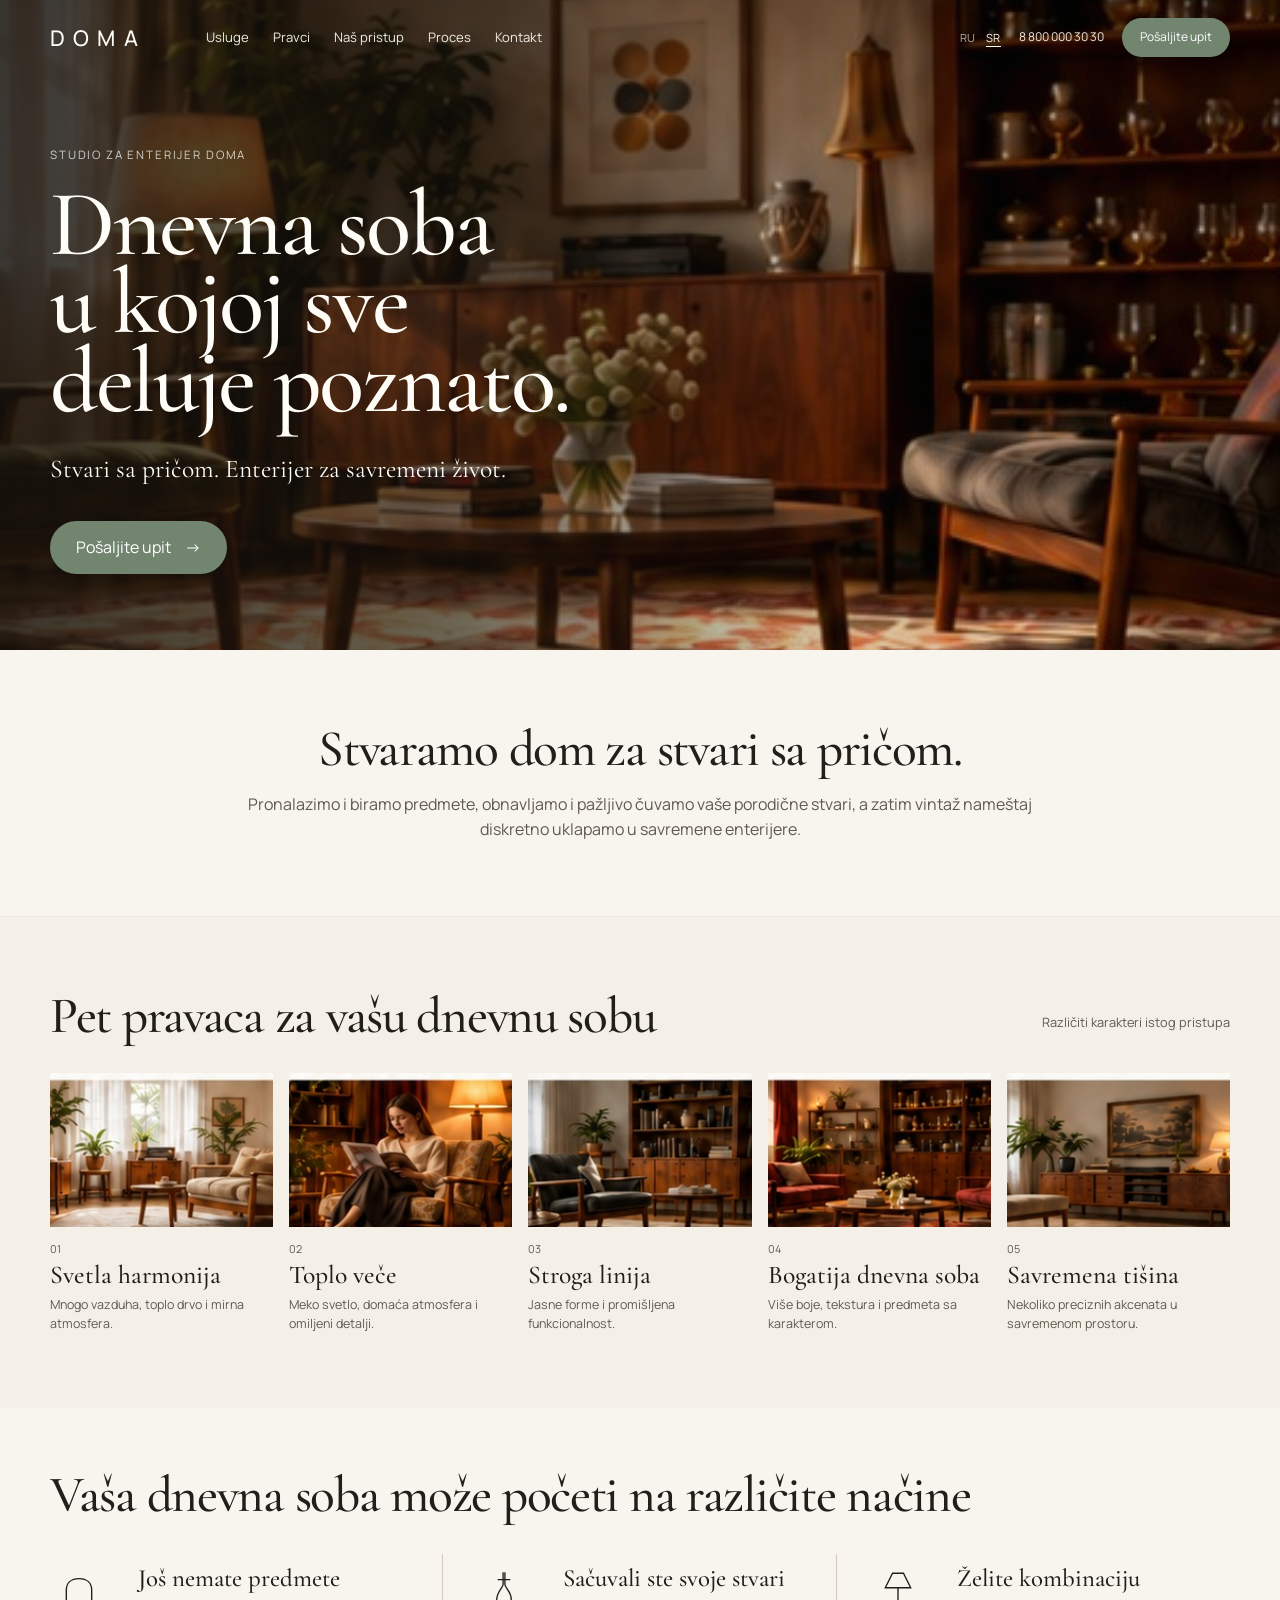
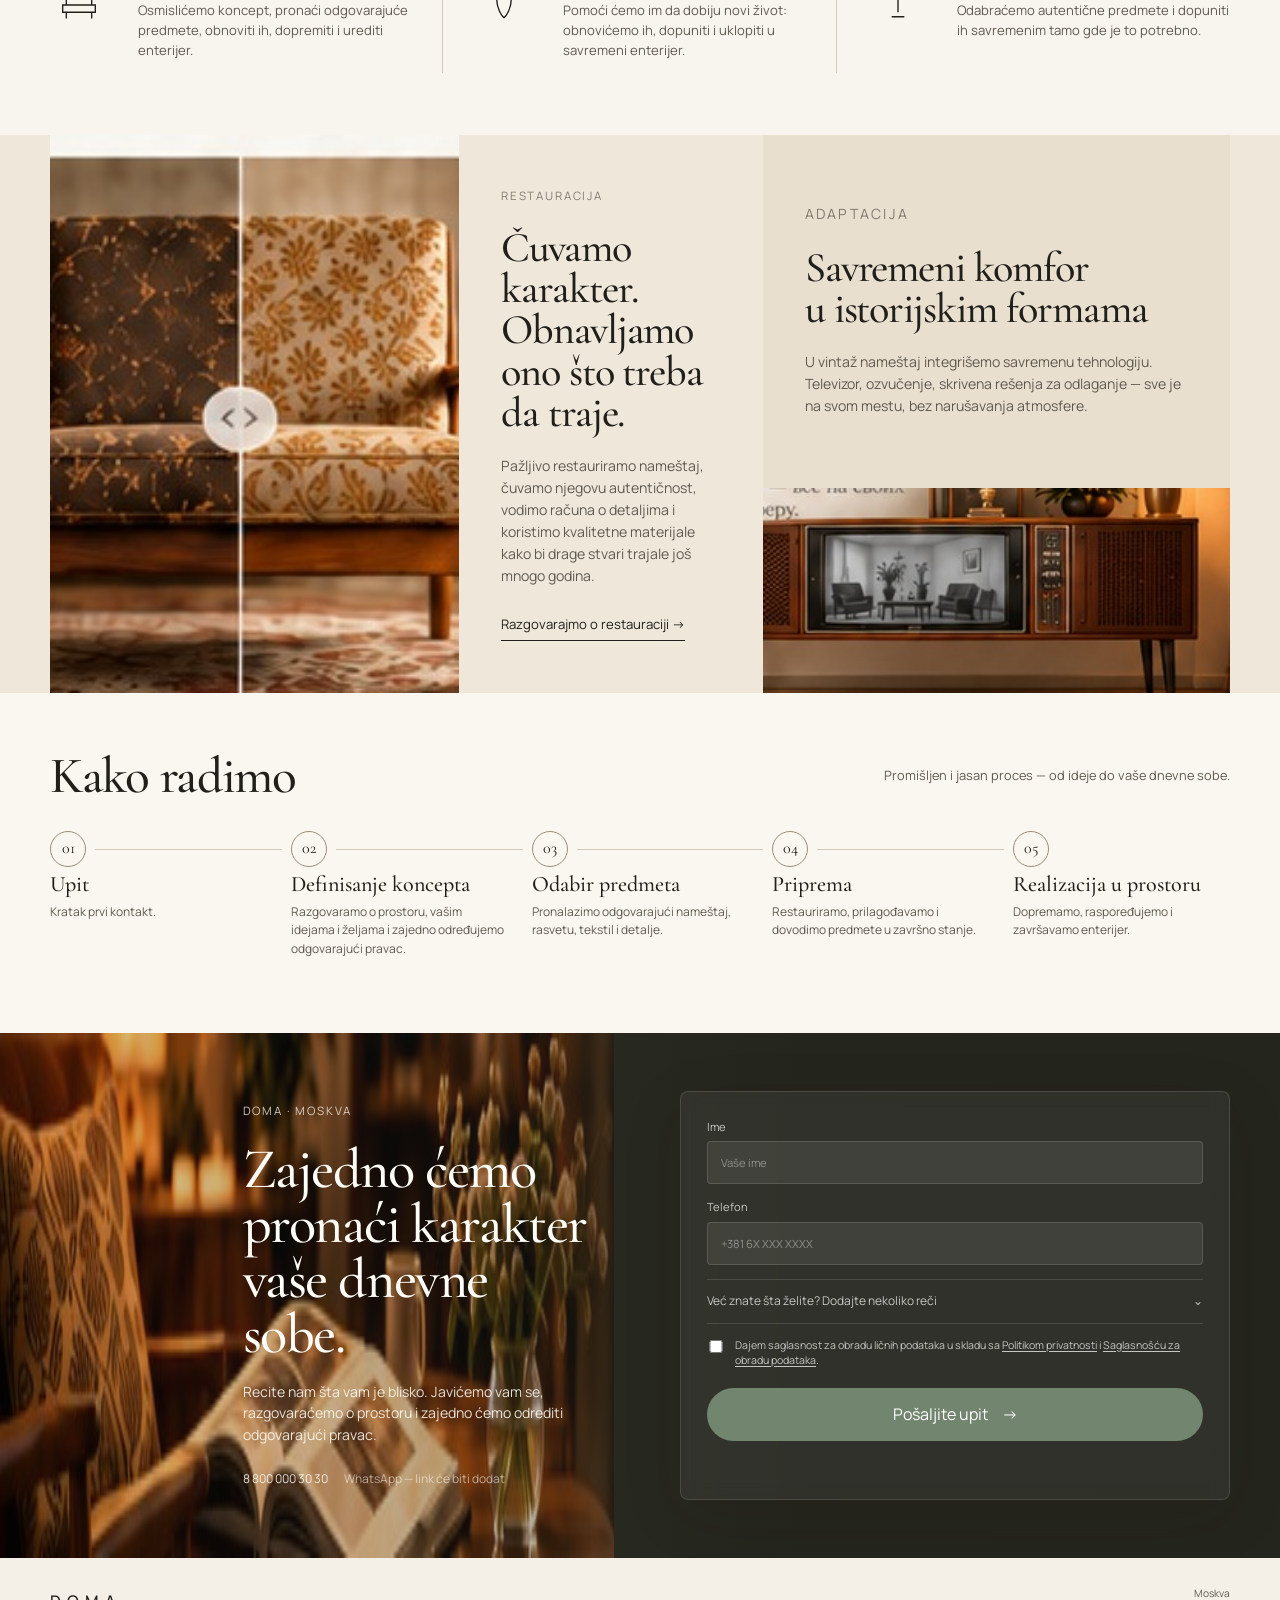
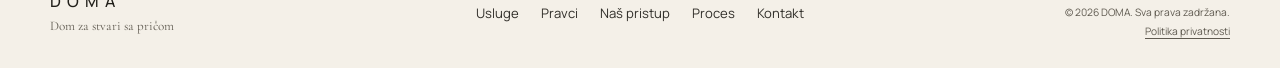
==== sr/index.html @ 8024b42d "01" ====
<!doctype html>
<html lang="sr-Latn">
<head>
  <meta charset="utf-8">
  <meta name="viewport" content="width=device-width, initial-scale=1">
  <meta name="description" content="DOMA — studio za enterijer. Dnevne sobe sa predmetima koji imaju istoriju i komforom savremenog života.">
  <meta name="theme-color" content="#2d2a20">
  <title>DOMA — stvari sa pričom, enterijer za savremeni život</title>
  <link rel="preconnect" href="https://fonts.googleapis.com">
  <link rel="preconnect" href="https://fonts.gstatic.com" crossorigin>
  <link href="https://fonts.googleapis.com/css2?family=Cormorant+Garamond:wght@400;500;600&family=Manrope:wght@400;500;600&display=swap" rel="stylesheet">
  <link rel="alternate" hreflang="ru" href="../index.html">
  <link rel="alternate" hreflang="sr-Latn" href="index.html">
  <link rel="stylesheet" href="../styles.css">
</head>
<body>
  <header class="site-header" id="top">
    <div class="container header-row">
      <a class="brand" href="#top" aria-label="DOMA — početna">DOMA</a>
      <button class="menu-toggle" type="button" aria-expanded="false" aria-controls="main-nav" aria-label="Otvori meni">
        <span></span><span></span>
      </button>
      <nav class="main-nav" id="main-nav" aria-label="Glavna navigacija">
        <a href="#services">Usluge</a>
        <a href="#directions">Pravci</a>
        <a href="#approach">Naš pristup</a>
        <a href="#process">Proces</a>
        <a href="#contacts">Kontakt</a>
      </nav>
      <div class="header-meta">
        <div class="language-switch" aria-label="Jezici">
          <a href="../index.html" lang="ru">RU</a>
          <a class="active" href="index.html" lang="sr-Latn" aria-current="page">SR</a>
        </div>
        <span class="header-phone">8 800 000 30 30</span>
        <a class="button button-small" href="#contacts">Pošaljite upit</a>
      </div>
    </div>
  </header>

  <main>
    <section class="hero" aria-labelledby="hero-title">
      <div class="hero-media" role="img" aria-label="Topla dnevna soba sa drvenim nameštajem, foteljama i mekim svetlom"></div>
      <div class="hero-shade"></div>
      <div class="container hero-content">
        <p class="eyebrow">Studio za enterijer DOMA</p>
        <h1 id="hero-title">Dnevna soba<br>u kojoj sve<br>deluje poznato.</h1>
        <p class="hero-lead">Stvari sa pričom. Enterijer za savremeni život.</p>
        <a class="button" href="#contacts">Pošaljite upit <span aria-hidden="true">→</span></a>
      </div>
    </section>

    <section class="intro section" id="approach">
      <div class="container intro-inner">
        <h2>Stvaramo dom za stvari sa pričom.</h2>
        <p>Pronalazimo i biramo predmete, obnavljamo i pažljivo čuvamo vaše porodične stvari, a zatim vintaž nameštaj diskretno uklapamo u savremene enterijere.</p>
      </div>
    </section>

    <section class="section directions" id="directions">
      <div class="container">
        <div class="section-heading-row">
          <h2>Pet pravaca za vašu dnevnu sobu</h2>
          <span class="quiet-link">Različiti karakteri istog pristupa</span>
        </div>

        <div class="direction-grid" role="list">
          <article class="direction-card" role="listitem">
            <img src="../assets/direction-1.jpg" alt="Svetla dnevna soba sa drvenim nameštajem i mirnom paletom" loading="lazy">
            <div class="direction-number">01</div>
            <h3>Svetla harmonija</h3>
            <p>Mnogo vazduha, toplo drvo i mirna atmosfera.</p>
          </article>
          <article class="direction-card" role="listitem">
            <img src="../assets/direction-2.jpg" alt="Žena čita časopis u fotelji uz toplo svetlo podne lampe" loading="lazy">
            <div class="direction-number">02</div>
            <h3>Toplo veče</h3>
            <p>Meko svetlo, domaća atmosfera i omiljeni detalji.</p>
          </article>
          <article class="direction-card" role="listitem">
            <img src="../assets/direction-3.jpg" alt="Stroga dnevna soba sa svedenim drvenim nameštajem" loading="lazy">
            <div class="direction-number">03</div>
            <h3>Stroga linija</h3>
            <p>Jasne forme i promišljena funkcionalnost.</p>
          </article>
          <article class="direction-card" role="listitem">
            <img src="../assets/direction-4.jpg" alt="Bogata dnevna soba sa vitrinom, tepihom i toplim svetlom" loading="lazy">
            <div class="direction-number">04</div>
            <h3>Bogatija dnevna soba</h3>
            <p>Više boje, tekstura i predmeta sa karakterom.</p>
          </article>
          <article class="direction-card" role="listitem">
            <img src="../assets/direction-5.jpg" alt="Savremena mirna dnevna soba sa nekoliko vintaž akcenata" loading="lazy">
            <div class="direction-number">05</div>
            <h3>Savremena tišina</h3>
            <p>Nekoliko preciznih akcenata u savremenom prostoru.</p>
          </article>
        </div>
      </div>
    </section>

    <section class="section services" id="services">
      <div class="container">
        <h2>Vaša dnevna soba može početi na različite načine</h2>
        <div class="service-grid">
          <article class="service-item">
            <svg viewBox="0 0 64 64" aria-hidden="true"><path d="M18 43V27c0-8 5-13 14-13s14 5 14 13v16M14 43h36v8H14zM18 51v7M46 51v7"/></svg>
            <div><h3>Još nemate predmete</h3><p>Osmislićemo koncept, pronaći odgovarajuće predmete, obnoviti ih, dopremiti i urediti enterijer.</p></div>
          </article>
          <article class="service-item">
            <svg viewBox="0 0 64 64" aria-hidden="true"><path d="M31 7v13c0 4-7 8-7 17 0 9 5 18 8 20 3-2 8-11 8-20 0-9-7-13-7-17V7M25 15h14"/></svg>
            <div><h3>Sačuvali ste svoje stvari</h3><p>Pomoći ćemo im da dobiju novi život: obnovićemo ih, dopuniti i uklopiti u savremeni enterijer.</p></div>
          </article>
          <article class="service-item">
            <svg viewBox="0 0 64 64" aria-hidden="true"><path d="M18 24h28L38 8H26zM32 24v27M25 56h14"/></svg>
            <div><h3>Želite kombinaciju</h3><p>Odabraćemo autentične predmete i dopuniti ih savremenim tamo gde je to potrebno.</p></div>
          </article>
        </div>
      </div>
    </section>

    <section class="craft-section">
      <div class="container craft-grid">
        <div class="restoration-visual">
          <img src="../assets/restoration.jpg" alt="Fotelja pre i posle restauracije" loading="lazy">
        </div>
        <div class="craft-copy">
          <p class="eyebrow dark">Restauracija</p>
          <h2>Čuvamo karakter.<br>Obnavljamo ono što treba da traje.</h2>
          <p>Pažljivo restauriramo nameštaj, čuvamo njegovu autentičnost, vodimo računa o detaljima i koristimo kvalitetne materijale kako bi drage stvari trajale još mnogo godina.</p>
          <a class="text-button" href="#contacts">Razgovarajmo o restauraciji <span aria-hidden="true">→</span></a>
        </div>
        <div class="technology-card">
          <div class="technology-copy">
            <p class="eyebrow dark">Adaptacija</p>
            <h2>Savremeni komfor<br>u istorijskim formama</h2>
            <p>U vintaž nameštaj integrišemo savremenu tehnologiju. Televizor, ozvučenje, skrivena rešenja za odlaganje — sve je na svom mestu, bez narušavanja atmosfere.</p>
          </div>
          <img src="../assets/tv.jpg" alt="Televizor u drvenom kućištu u stilu sedamdesetih, na visokim nogama" loading="lazy">
        </div>
      </div>
    </section>

    <section class="section process" id="process">
      <div class="container">
        <div class="section-heading-row process-heading">
          <h2>Kako radimo</h2>
          <p>Promišljen i jasan proces — od ideje do vaše dnevne sobe.</p>
        </div>
        <ol class="process-list">
          <li><span>01</span><h3>Upit</h3><p>Kratak prvi kontakt.</p></li>
          <li><span>02</span><h3>Definisanje koncepta</h3><p>Razgovaramo o prostoru, vašim idejama i željama i zajedno određujemo odgovarajući pravac.</p></li>
          <li><span>03</span><h3>Odabir predmeta</h3><p>Pronalazimo odgovarajući nameštaj, rasvetu, tekstil i detalje.</p></li>
          <li><span>04</span><h3>Priprema</h3><p>Restauriramo, prilagođavamo i dovodimo predmete u završno stanje.</p></li>
          <li><span>05</span><h3>Realizacija u prostoru</h3><p>Dopremamo, raspoređujemo i završavamo enterijer.</p></li>
        </ol>
      </div>
    </section>

    <section class="contact-section" id="contacts">
      <div class="contact-media" aria-hidden="true"></div>
      <div class="contact-shade" aria-hidden="true"></div>
      <div class="container contact-grid">
        <div class="contact-copy">
          <p class="eyebrow">DOMA · Moskva</p>
          <h2>Zajedno ćemo pronaći karakter<br>vaše dnevne sobe.</h2>
          <p>Recite nam šta vam je blisko. Javićemo vam se, razgovaraćemo o prostoru i zajedno ćemo odrediti odgovarajući pravac.</p>
          <div class="contact-notes">
            <span>8 800 000 30 30</span>
            <span class="muted-contact">WhatsApp — link će biti dodat</span>
          </div>
        </div>

        <form class="lead-form" id="lead-form" action="https://formsubmit.co/d2359011@gmail.com" method="POST" novalidate>
          <input type="hidden" name="_subject" value="Novi upit sa sajta DOMA (SR)">
          <input type="hidden" name="_template" value="table">
          <input type="text" name="_honey" class="honey" tabindex="-1" autocomplete="off" aria-hidden="true">

          <label>Ime
            <input type="text" name="name" autocomplete="name" required placeholder="Vaše ime">
          </label>
          <label>Telefon
            <input type="tel" name="phone" autocomplete="tel" inputmode="tel" required placeholder="+381 6X XXX XXXX">
          </label>

          <button class="optional-toggle" type="button" aria-expanded="false" aria-controls="optional-message">
            Već znate šta želite? Dodajte nekoliko reči <span aria-hidden="true">⌄</span>
          </button>
          <div class="optional-message" id="optional-message" hidden>
            <label>Komentar <span class="optional">nije obavezno</span>
              <textarea name="message" rows="4" placeholder="Na primer, koje stvari već imate ili kakvu atmosferu zamišljate"></textarea>
            </label>
          </div>

          <label class="consent-row">
            <input type="checkbox" name="consent" value="yes" required>
            <span>Dajem saglasnost za obradu ličnih podataka u skladu sa <a href="privacy.html" target="_blank" rel="noopener">Politikom privatnosti</a> i <a href="consent.html" target="_blank" rel="noopener">Saglasnošću za obradu podataka</a>.</span>
          </label>

          <button class="button form-submit" type="submit">Pošaljite upit <span aria-hidden="true">→</span></button>
          <p class="form-status" id="form-status" role="status" aria-live="polite"></p>
        </form>
      </div>
    </section>
  </main>

  <footer class="footer">
    <div class="container footer-row">
      <div>
        <div class="brand footer-brand">DOMA</div>
        <div class="footer-tagline">Dom za stvari sa pričom</div>
      </div>
      <nav class="footer-nav" aria-label="Navigacija u podnožju">
        <a href="#services">Usluge</a>
        <a href="#directions">Pravci</a>
        <a href="#approach">Naš pristup</a>
        <a href="#process">Proces</a>
        <a href="#contacts">Kontakt</a>
      </nav>
      <div class="footer-legal">
        <span>Moskva</span>
        <span>© 2026 DOMA. Sva prava zadržana.</span>
        <a href="privacy.html">Politika privatnosti</a>
      </div>
    </div>
  </footer>

  <script src="../script.js"></script>
</body>
</html>
---- styles.css ----
:root {
  --ink: #211f1a;
  --soft-ink: #5f5a50;
  --paper: #f4f0e8;
  --paper-2: #ece5d8;
  --line: #d5cab9;
  --green: #71856f;
  --green-dark: #566a55;
  --dark: #2c2b21;
  --white: #fffdf7;
  --serif: "Cormorant Garamond", Georgia, serif;
  --sans: "Manrope", Arial, sans-serif;
  --shadow: 0 16px 60px rgba(31, 25, 17, .12);
}

* { box-sizing: border-box; }
html { scroll-behavior: smooth; }
body {
  margin: 0;
  color: var(--ink);
  background: var(--paper);
  font-family: var(--sans);
  font-size: 16px;
  line-height: 1.55;
  -webkit-font-smoothing: antialiased;
}
img { display: block; max-width: 100%; }
a { color: inherit; }
button, input, textarea { font: inherit; }
button { color: inherit; }
.container { width: min(1180px, calc(100% - 48px)); margin-inline: auto; }
.section { padding: 74px 0; }
h1, h2, h3 { font-family: var(--serif); font-weight: 500; margin: 0; }
h2 { font-size: clamp(2.2rem, 4vw, 4.2rem); line-height: .98; letter-spacing: -.025em; }
h3 { font-size: 1.72rem; line-height: 1.04; }
p { margin: 0; }

.site-header {
  position: absolute;
  z-index: 20;
  top: 0;
  left: 0;
  right: 0;
  color: var(--white);
  padding: 18px 0;
}
.header-row { display: flex; align-items: center; gap: 26px; }
.brand {
  font-family: var(--sans);
  font-weight: 500;
  letter-spacing: .38em;
  text-decoration: none;
  font-size: 1.35rem;
  white-space: nowrap;
}
.main-nav { display: flex; gap: 24px; margin-left: 34px; }
.main-nav a, .footer-nav a { text-decoration: none; font-size: .82rem; opacity: .92; }
.main-nav a:hover, .footer-nav a:hover { opacity: .65; }
.header-meta { display: flex; align-items: center; gap: 18px; margin-left: auto; font-size: .75rem; }
.language-switch { display: flex; gap: 10px; font-size: .7rem; letter-spacing: .05em; }
.language-switch a { color: inherit; text-decoration: none; opacity: .68; }
.language-switch a:hover { opacity: 1; }
.language-switch a.active { opacity: 1; text-decoration: underline; text-underline-offset: 4px; }
.header-phone { white-space: nowrap; opacity: .92; }
.menu-toggle { display: none; }

.button {
  display: inline-flex;
  align-items: center;
  justify-content: center;
  gap: 14px;
  border: 0;
  border-radius: 999px;
  padding: 14px 26px;
  background: var(--green);
  color: #fff;
  text-decoration: none;
  cursor: pointer;
  transition: transform .2s ease, background .2s ease;
}
.button:hover { background: var(--green-dark); transform: translateY(-1px); }
.button-small { padding: 10px 18px; font-size: .75rem; }

.hero { min-height: 650px; position: relative; display: grid; align-items: center; overflow: hidden; color: var(--white); }
.hero-media {
  position: absolute; inset: 0;
  background: url("assets/hero.jpg") center center / cover no-repeat;
  transform: scale(1.035);
}
.hero-shade {
  position: absolute; inset: 0;
  background: linear-gradient(90deg, rgba(20,17,12,.84) 0%, rgba(20,17,12,.62) 36%, rgba(20,17,12,.16) 65%, rgba(20,17,12,.06) 100%);
}
.hero-content { position: relative; z-index: 1; padding-top: 70px; }
.eyebrow { font-size: .72rem; text-transform: uppercase; letter-spacing: .16em; opacity: .76; margin-bottom: 22px; }
.eyebrow.dark { color: var(--soft-ink); }
.hero h1 { font-size: clamp(3.5rem, 7.3vw, 7.1rem); line-height: .84; letter-spacing: -.025em; max-width: 760px; }
.hero-lead { font-family: var(--serif); font-size: clamp(1.15rem, 2vw, 1.6rem); margin: 28px 0 32px; }

.intro { background: #f8f5ef; border-bottom: 1px solid rgba(100,89,70,.08); }
.intro-inner { text-align: center; max-width: 970px; }
.intro h2 { font-size: clamp(2.4rem, 4vw, 4rem); }
.intro p { max-width: 850px; margin: 18px auto 0; color: var(--soft-ink); font-size: 1rem; }

.section-heading-row { display: flex; align-items: end; justify-content: space-between; gap: 30px; margin-bottom: 32px; }
.quiet-link { color: var(--soft-ink); font-size: .8rem; padding-bottom: 8px; }
.direction-grid { display: grid; grid-template-columns: repeat(5, 1fr); gap: 16px; }
.direction-card img { width: 100%; aspect-ratio: 1.45 / 1; object-fit: cover; }
.direction-number { margin-top: 14px; font-size: .68rem; color: var(--soft-ink); }
.direction-card h3 { font-size: 1.6rem; margin-top: 4px; }
.direction-card p { color: var(--soft-ink); font-size: .78rem; margin-top: 8px; line-height: 1.5; }

.services { background: #f8f5ef; padding-top: 62px; padding-bottom: 62px; }
.services h2 { margin-bottom: 34px; }
.service-grid { display: grid; grid-template-columns: repeat(3, 1fr); }
.service-item { display: grid; grid-template-columns: 68px 1fr; gap: 20px; padding: 12px 32px; border-right: 1px solid var(--line); }
.service-item:first-child { padding-left: 0; }
.service-item:last-child { border-right: 0; padding-right: 0; }
.service-item svg { width: 58px; height: 58px; fill: none; stroke: currentColor; stroke-width: 1.5; }
.service-item h3 { font-size: 1.55rem; }
.service-item p { color: var(--soft-ink); font-size: .82rem; margin-top: 8px; }

.craft-section { background: #efe7da; }
.craft-grid { display: grid; grid-template-columns: 1.05fr .78fr 1.2fr; align-items: stretch; }
.restoration-visual img { width: 100%; height: 100%; min-height: 420px; object-fit: cover; }
.craft-copy { padding: 52px 42px; display: flex; flex-direction: column; justify-content: center; }
.craft-copy h2, .technology-card h2 { font-size: clamp(2.1rem, 3.3vw, 3.35rem); }
.craft-copy > p:not(.eyebrow), .technology-card p { color: var(--soft-ink); font-size: .88rem; margin-top: 22px; }
.text-button { align-self: flex-start; margin-top: 28px; text-decoration: none; border-bottom: 1px solid var(--ink); padding-bottom: 5px; font-size: .82rem; }
.technology-card { background: #e9dfcf; position: relative; display: flex; flex-direction: column; overflow: hidden; }
.technology-copy { padding: 46px 42px 24px; position: relative; z-index: 2; }
.technology-card img { margin-top: auto; width: 100%; height: 205px; object-fit: cover; object-position: center 55%; }

.process { background: #faf7f0; padding-top: 58px; }
.process-heading { align-items: center; margin-bottom: 30px; }
.process-heading p { color: var(--soft-ink); font-size: .8rem; }
.process-list { list-style: none; padding: 0; margin: 0; display: grid; grid-template-columns: repeat(5, 1fr); gap: 24px; }
.process-list li { position: relative; padding-top: 42px; }
.process-list li::before { content: ""; position: absolute; left: 45px; right: -15px; top: 18px; height: 1px; background: var(--line); }
.process-list li:last-child::before { display: none; }
.process-list span { position: absolute; top: 0; left: 0; width: 36px; height: 36px; border: 1px solid #9b8d78; border-radius: 50%; display: grid; place-items: center; font-family: var(--serif); }
.process-list h3 { font-size: 1.38rem; }
.process-list p { font-size: .75rem; color: var(--soft-ink); margin-top: 7px; }

.contact-section { position: relative; color: var(--white); min-height: 430px; overflow: hidden; }
.contact-media { position: absolute; inset: 0; background: url("assets/cta.jpg") left center / 48% 100% no-repeat, #2b2c23; }
.contact-shade { position: absolute; inset: 0; background: linear-gradient(90deg, rgba(24,21,15,.12) 0%, rgba(36,37,29,.35) 42%, rgba(36,37,29,.97) 62%, rgba(36,37,29,1) 100%); }
.contact-grid { position: relative; z-index: 2; min-height: 430px; display: grid; grid-template-columns: 1fr 1fr; align-items: center; gap: 80px; padding-top: 58px; padding-bottom: 58px; }
.contact-copy { max-width: 540px; margin-left: 35%; }
.contact-copy h2 { font-size: clamp(2.5rem, 4.4vw, 4.6rem); }
.contact-copy > p:not(.eyebrow) { margin-top: 18px; max-width: 470px; opacity: .86; font-size: .88rem; }
.contact-notes { display: flex; flex-wrap: wrap; gap: 16px; margin-top: 24px; font-size: .75rem; opacity: .86; }
.muted-contact { opacity: .68; }

.lead-form { background: rgba(255,255,255,.06); border: 1px solid rgba(255,255,255,.12); padding: 26px; border-radius: 8px; backdrop-filter: blur(8px); box-shadow: var(--shadow); }
.lead-form label { display: block; font-size: .7rem; color: rgba(255,255,255,.72); margin-bottom: 14px; }
.lead-form input[type="text"], .lead-form input[type="tel"], .lead-form textarea {
  width: 100%; margin-top: 6px; border: 1px solid rgba(255,255,255,.13); background: rgba(255,255,255,.08); color: #fff; padding: 12px 13px; border-radius: 4px; outline: none;
}
.lead-form input:focus, .lead-form textarea:focus { border-color: rgba(255,255,255,.45); }
.lead-form ::placeholder { color: rgba(255,255,255,.42); }
.optional-toggle { width: 100%; background: transparent; color: rgba(255,255,255,.72); border: 0; border-top: 1px solid rgba(255,255,255,.12); border-bottom: 1px solid rgba(255,255,255,.12); padding: 12px 0; text-align: left; cursor: pointer; display: flex; justify-content: space-between; gap: 20px; font-size: .75rem; margin-bottom: 14px; }
.optional { opacity: .6; margin-left: 4px; }
.consent-row { display: grid !important; grid-template-columns: 18px 1fr; gap: 10px; align-items: start; line-height: 1.45; font-size: .66rem !important; }
.consent-row input { margin: 2px 0 0; }
.consent-row a { text-underline-offset: 2px; }
.form-submit { width: 100%; margin-top: 6px; }
.form-status { min-height: 20px; margin-top: 12px; font-size: .72rem; color: #e9e0cf; }
.honey { position: absolute !important; left: -9999px !important; opacity: 0 !important; }

.footer { background: #f4f0e8; padding: 28px 0; }
.footer-row { display: grid; grid-template-columns: 1fr auto 1fr; align-items: center; gap: 28px; }
.footer-brand { font-size: 1rem; }
.footer-tagline { color: var(--soft-ink); font-family: var(--serif); font-size: .82rem; margin-top: 2px; }
.footer-nav { display: flex; gap: 22px; }
.footer-legal { justify-self: end; display: flex; flex-direction: column; align-items: flex-end; gap: 3px; color: var(--soft-ink); font-size: .64rem; }
.footer-legal a { text-underline-offset: 3px; }

.legal-page { background: #f5f1e8; min-height: 100vh; }
.legal-header { padding: 26px 0; border-bottom: 1px solid var(--line); }
.legal-header .container { display: flex; justify-content: space-between; align-items: center; }
.legal-back { font-size: .8rem; text-decoration: none; }
.legal-main { padding: 60px 0 90px; }
.legal-content { max-width: 820px; }
.legal-content h1 { font-size: clamp(2.8rem, 6vw, 5rem); line-height: .95; }
.legal-content h2 { font-size: 2rem; margin: 40px 0 12px; }
.legal-content p, .legal-content li { color: var(--soft-ink); font-size: .9rem; }
.legal-content ul { padding-left: 20px; }
.legal-note { margin: 26px 0; padding: 18px 20px; background: #ebe2d3; border-left: 3px solid #8a7d68; }

@media (max-width: 1040px) {
  .main-nav { display: none; position: absolute; top: 66px; left: 24px; right: 24px; margin: 0; padding: 20px; background: rgba(30,28,23,.96); border-radius: 8px; flex-direction: column; }
  .main-nav.open { display: flex; }
  .menu-toggle { margin-left: auto; display: grid; gap: 5px; width: 36px; height: 36px; place-content: center; border: 0; background: transparent; color: inherit; }
  .menu-toggle span { display: block; width: 22px; height: 1px; background: currentColor; }
  .header-meta { margin-left: 0; }
  .header-phone { display: none; }
  .direction-grid { grid-template-columns: repeat(3, 1fr); row-gap: 32px; }
  .service-grid { grid-template-columns: 1fr; gap: 20px; }
  .service-item { border-right: 0; border-bottom: 1px solid var(--line); padding: 20px 0; }
  .craft-grid { grid-template-columns: 1fr 1fr; }
  .technology-card { grid-column: 1 / -1; display: grid; grid-template-columns: 1fr 1.1fr; }
  .technology-card img { height: 100%; min-height: 280px; }
  .process-list { grid-template-columns: repeat(3, 1fr); }
  .process-list li::before { display: none; }
  .contact-copy { margin-left: 0; }
  .footer-row { grid-template-columns: 1fr 1fr; }
  .footer-nav { display: none; }
}

@media (max-width: 720px) {
  .container { width: min(100% - 30px, 1180px); }
  .site-header { padding-top: 14px; }
  .header-meta .button-small { display: none; }
  .hero { min-height: 670px; align-items: end; }
  .hero-media { background-position: 58% center; }
  .hero-shade { background: linear-gradient(0deg, rgba(17,15,11,.92) 0%, rgba(17,15,11,.58) 58%, rgba(17,15,11,.16) 100%); }
  .hero-content { padding: 0 0 66px; }
  .hero h1 { font-size: clamp(3.15rem, 15vw, 5.3rem); }
  .section { padding: 56px 0; }
  .intro { padding: 48px 0; }
  .section-heading-row { display: block; }
  .quiet-link { display: block; margin-top: 12px; }
  .direction-grid { display: flex; overflow-x: auto; scroll-snap-type: x mandatory; gap: 14px; padding-bottom: 12px; margin-right: -15px; }
  .direction-card { min-width: 78vw; scroll-snap-align: start; }
  .direction-card img { aspect-ratio: 1.4/1; }
  .services h2 { font-size: 2.7rem; }
  .craft-grid { grid-template-columns: 1fr; }
  .restoration-visual img { min-height: 0; aspect-ratio: 1.55/1; }
  .craft-copy { padding: 38px 24px 48px; }
  .technology-card { grid-column: auto; grid-template-columns: 1fr; }
  .technology-copy { padding: 38px 24px 22px; }
  .technology-card img { min-height: 210px; height: 210px; }
  .process-heading p { margin-top: 12px; }
  .process-list { grid-template-columns: 1fr; gap: 14px; }
  .process-list li { border-top: 1px solid var(--line); padding: 18px 0 18px 52px; }
  .process-list span { top: 18px; }
  .contact-media { background-size: auto 43%; background-position: center top; }
  .contact-shade { background: linear-gradient(180deg, rgba(20,18,13,.22) 0%, rgba(39,39,31,.84) 36%, rgba(39,39,31,1) 57%, rgba(39,39,31,1) 100%); }
  .contact-grid { grid-template-columns: 1fr; gap: 26px; padding-top: 190px; }
  .contact-copy { margin: 0; }
  .lead-form { padding: 20px; }
  .footer-row { grid-template-columns: 1fr; }
  .footer-legal { justify-self: start; align-items: flex-start; margin-top: 10px; }
}
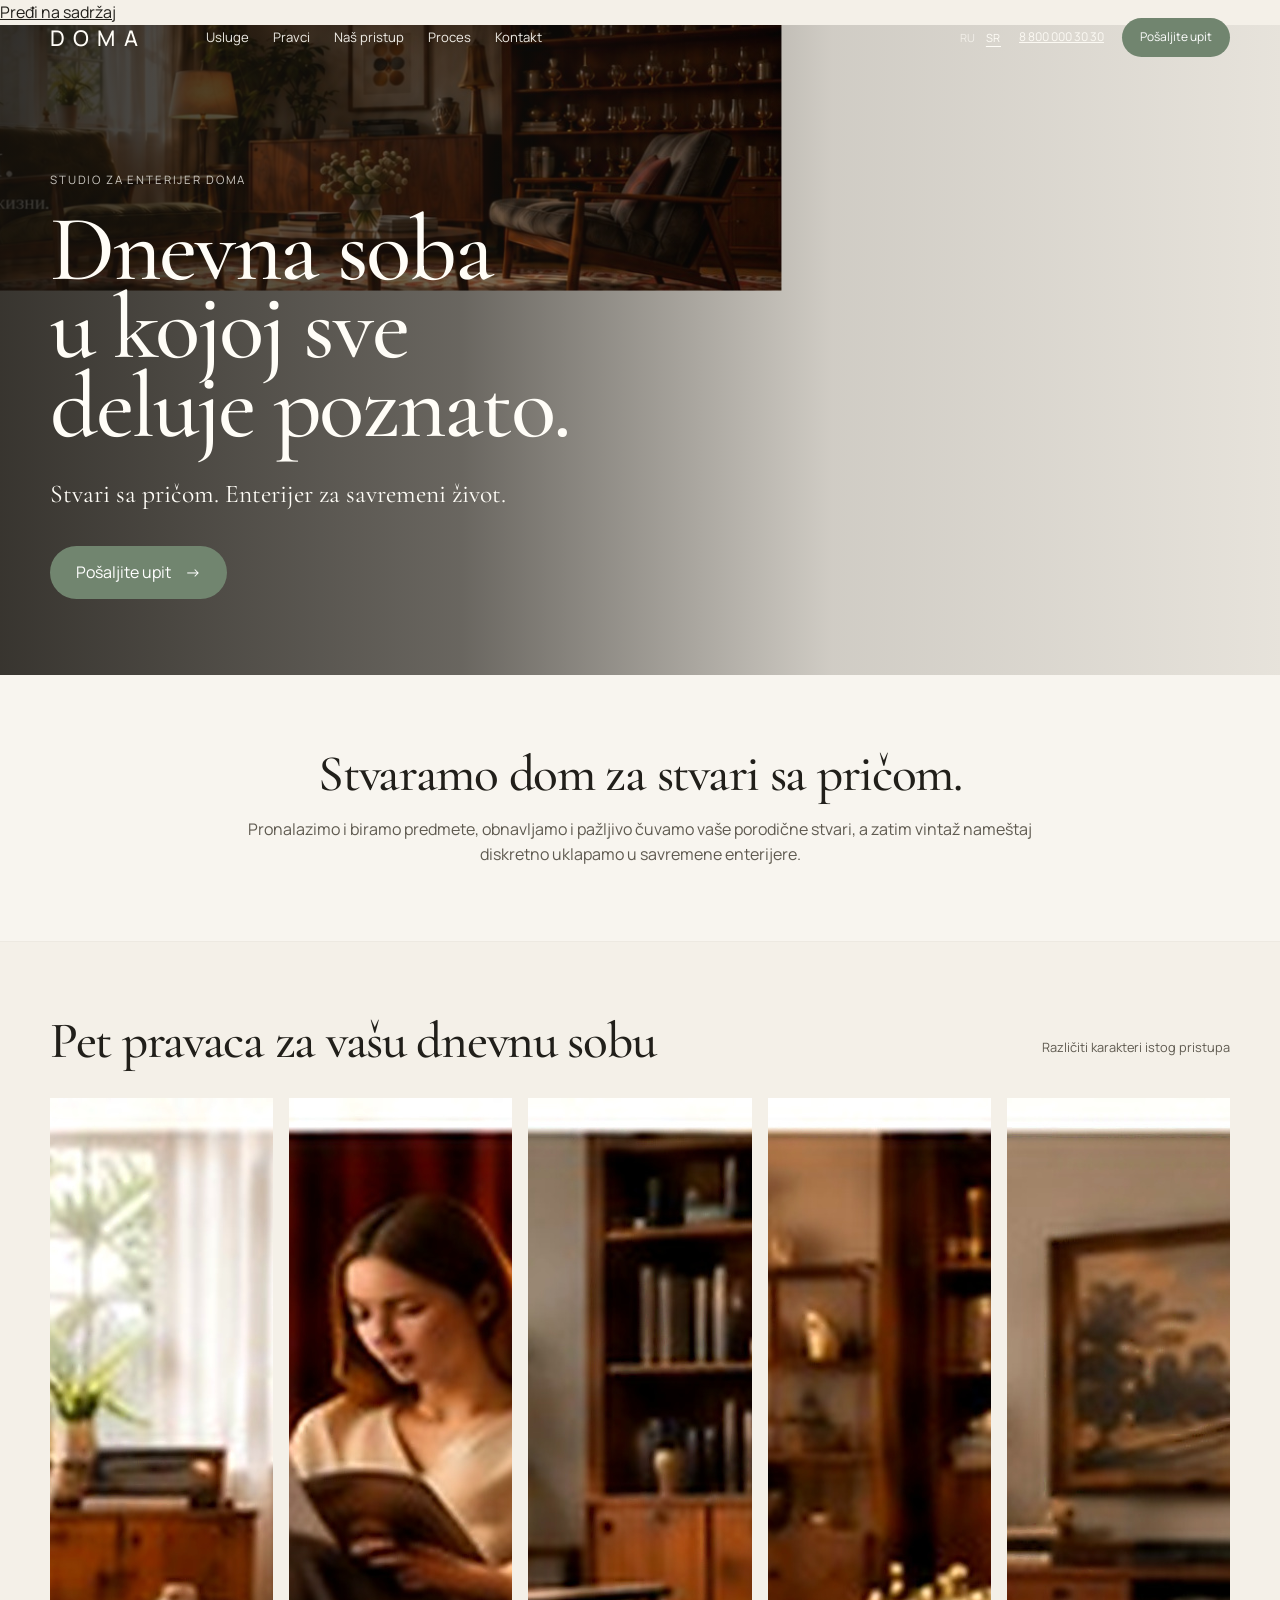
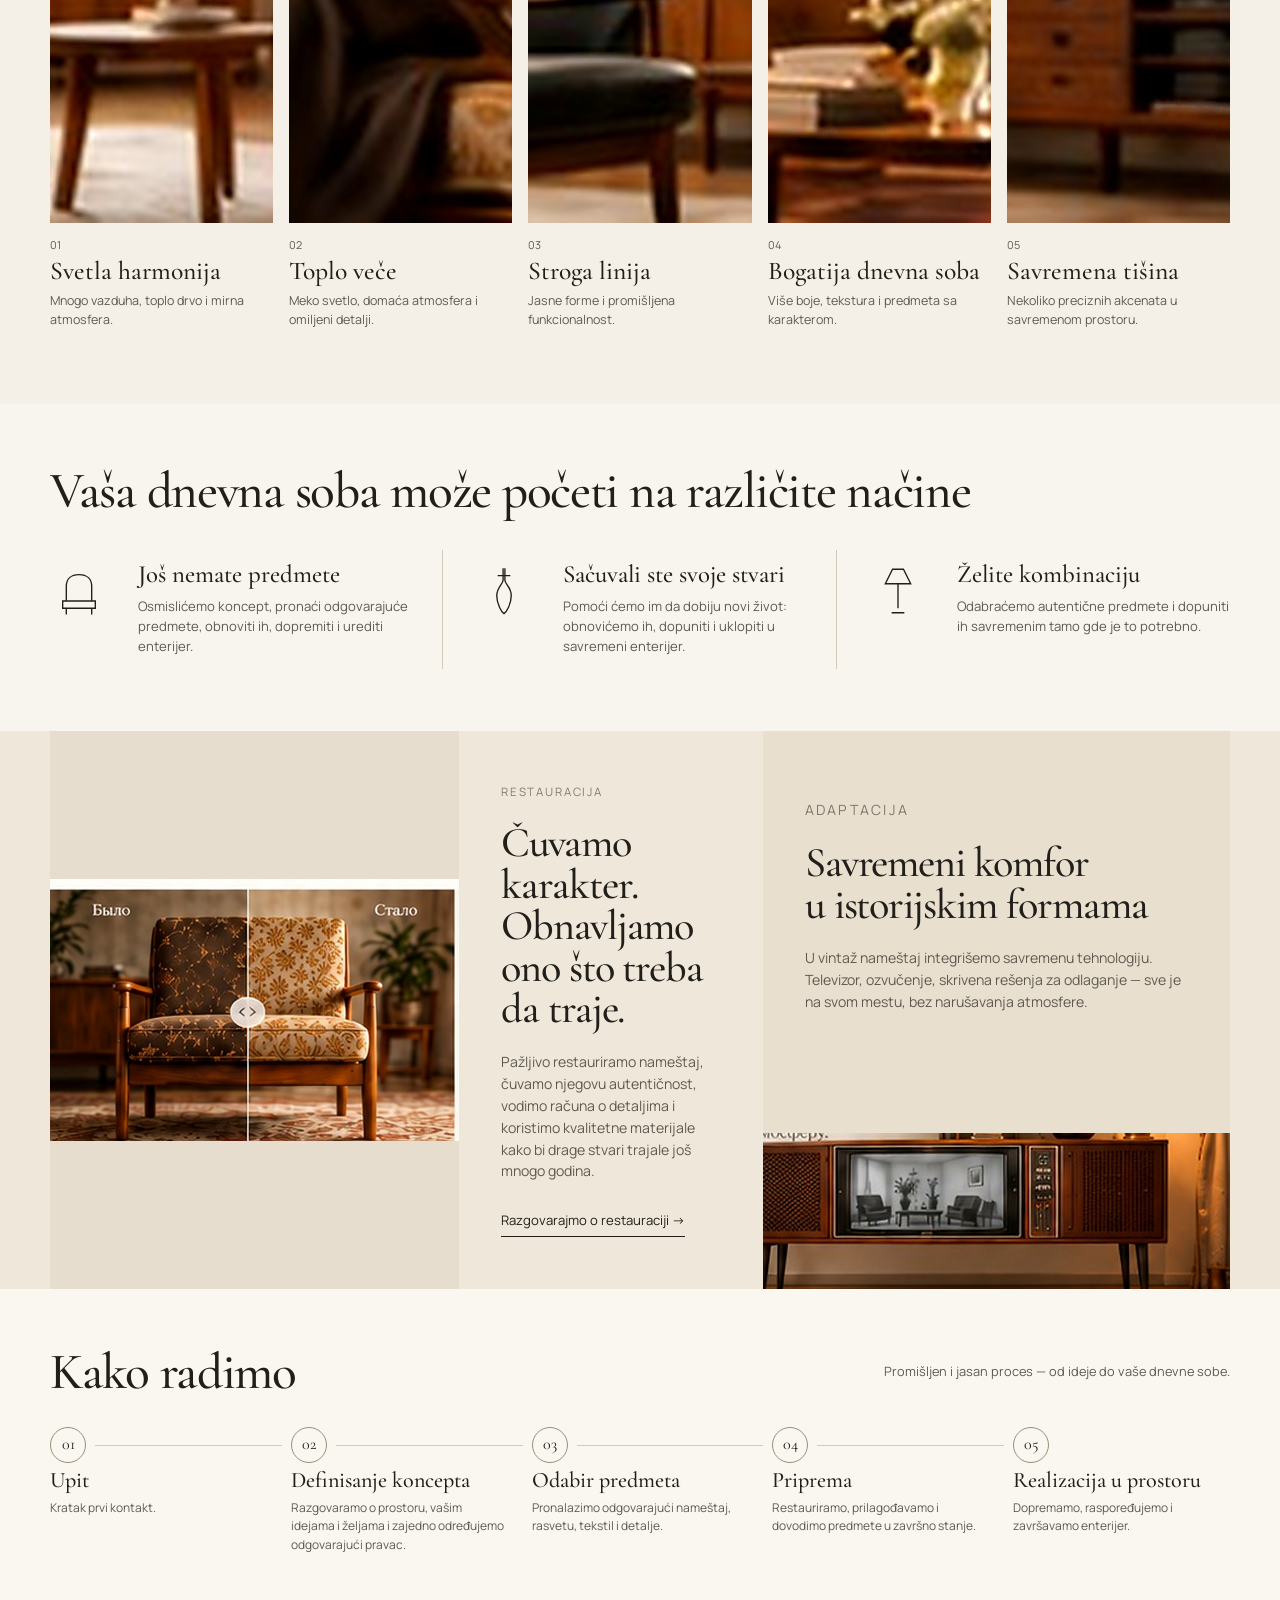
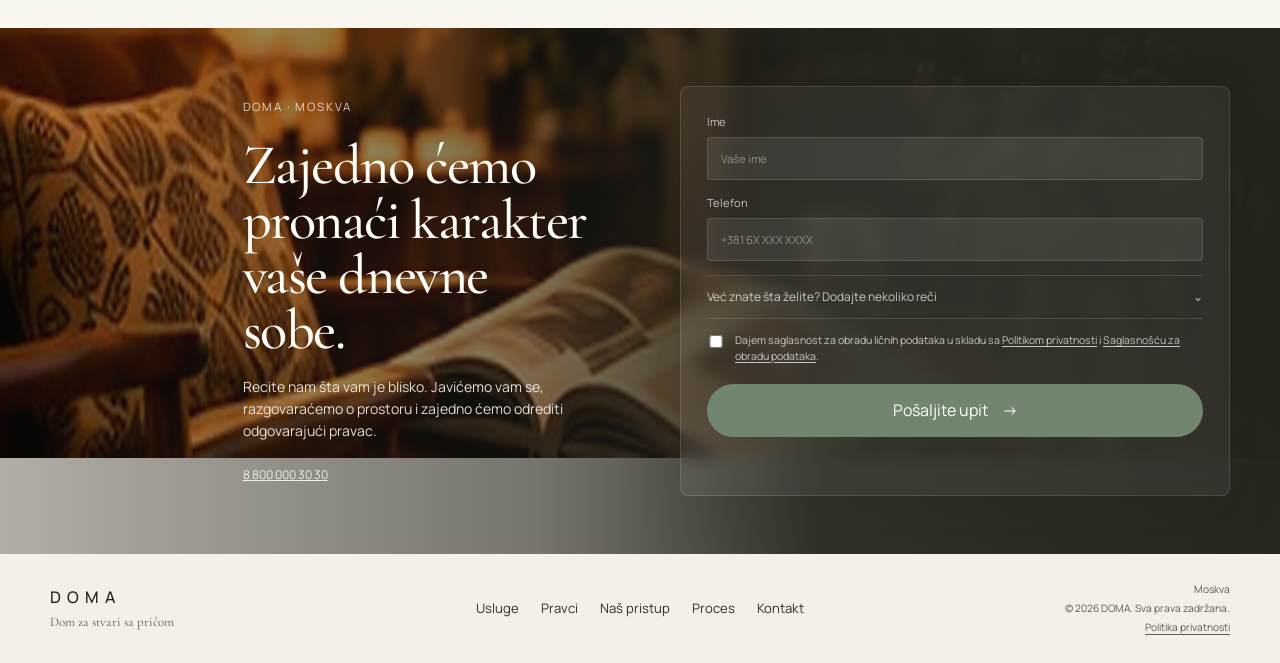
==== commit bd02ba3d: "Improve sr/index.html for accessibility, SEO and responsive behavior" ====
--- a/sr/index.html
+++ b/sr/index.html
@@ -4,16 +4,30 @@
   <meta charset="utf-8">
   <meta name="viewport" content="width=device-width, initial-scale=1">
   <meta name="description" content="DOMA — studio za enterijer. Dnevne sobe sa predmetima koji imaju istoriju i komforom savremenog života.">
+  <meta name="robots" content="index,follow,max-image-preview:large">
   <meta name="theme-color" content="#2d2a20">
+  <link rel="canonical" href="https://dm-mitrii.github.io/DOMA-Landing/sr/">
+  <meta property="og:type" content="website">
+  <meta property="og:site_name" content="DOMA">
+  <meta property="og:locale" content="sr_RS">
+  <meta property="og:title" content="DOMA — stvari sa pričom, enterijer za savremeni život">
+  <meta property="og:description" content="Dnevne sobe sa stvarima sa pričom i komforom savremenog života.">
+  <meta property="og:url" content="https://dm-mitrii.github.io/DOMA-Landing/sr/">
+  <meta property="og:image" content="https://dm-mitrii.github.io/DOMA-Landing/assets/direction-1.jpg">
+  <meta name="twitter:card" content="summary_large_image">
   <title>DOMA — stvari sa pričom, enterijer za savremeni život</title>
   <link rel="preconnect" href="https://fonts.googleapis.com">
   <link rel="preconnect" href="https://fonts.gstatic.com" crossorigin>
   <link href="https://fonts.googleapis.com/css2?family=Cormorant+Garamond:wght@400;500;600&family=Manrope:wght@400;500;600&display=swap" rel="stylesheet">
-  <link rel="alternate" hreflang="ru" href="../index.html">
-  <link rel="alternate" hreflang="sr-Latn" href="index.html">
+  <link rel="alternate" hreflang="ru" href="https://dm-mitrii.github.io/DOMA-Landing/">
+  <link rel="alternate" hreflang="sr-Latn" href="https://dm-mitrii.github.io/DOMA-Landing/sr/">
+  <link rel="alternate" hreflang="x-default" href="https://dm-mitrii.github.io/DOMA-Landing/">
+  <link rel="preload" as="image" href="../assets/hero.jpg" fetchpriority="high">
+  <link rel="icon" href="../favicon.svg" type="image/svg+xml">
   <link rel="stylesheet" href="../styles.css">
 </head>
 <body>
+  <a class="skip-link" href="#main-content">Pređi na sadržaj</a>
   <header class="site-header" id="top">
     <div class="container header-row">
       <a class="brand" href="#top" aria-label="DOMA — početna">DOMA</a>
@@ -32,15 +46,15 @@
           <a href="../index.html" lang="ru">RU</a>
           <a class="active" href="index.html" lang="sr-Latn" aria-current="page">SR</a>
         </div>
-        <span class="header-phone">8 800 000 30 30</span>
+        <a class="header-phone" href="tel:+78000003030">8 800 000 30 30</a>
         <a class="button button-small" href="#contacts">Pošaljite upit</a>
       </div>
     </div>
   </header>
 
-  <main>
+  <main id="main-content">
     <section class="hero" aria-labelledby="hero-title">
-      <div class="hero-media" role="img" aria-label="Topla dnevna soba sa drvenim nameštajem, foteljama i mekim svetlom"></div>
+      <img class="hero-media" src="../assets/hero.jpg" width="768" height="261" alt="Topla dnevna soba sa drvenim nameštajem, foteljama i mekim svetlom" fetchpriority="high" decoding="async">
       <div class="hero-shade"></div>
       <div class="container hero-content">
         <p class="eyebrow">Studio za enterijer DOMA</p>
@@ -66,31 +80,31 @@
 
         <div class="direction-grid" role="list">
           <article class="direction-card" role="listitem">
-            <img src="../assets/direction-1.jpg" alt="Svetla dnevna soba sa drvenim nameštajem i mirnom paletom" loading="lazy">
+            <img src="../assets/direction-1.jpg" width="1110" height="725" alt="Svetla dnevna soba sa drvenim nameštajem i mirnom paletom" loading="lazy" decoding="async">
             <div class="direction-number">01</div>
             <h3>Svetla harmonija</h3>
             <p>Mnogo vazduha, toplo drvo i mirna atmosfera.</p>
           </article>
           <article class="direction-card" role="listitem">
-            <img src="../assets/direction-2.jpg" alt="Žena čita časopis u fotelji uz toplo svetlo podne lampe" loading="lazy">
+            <img src="../assets/direction-2.jpg" width="1115" height="725" alt="Žena čita časopis u fotelji uz toplo svetlo podne lampe" loading="lazy" decoding="async">
             <div class="direction-number">02</div>
             <h3>Toplo veče</h3>
             <p>Meko svetlo, domaća atmosfera i omiljeni detalji.</p>
           </article>
           <article class="direction-card" role="listitem">
-            <img src="../assets/direction-3.jpg" alt="Stroga dnevna soba sa svedenim drvenim nameštajem" loading="lazy">
+            <img src="../assets/direction-3.jpg" width="1110" height="725" alt="Stroga dnevna soba sa svedenim drvenim nameštajem" loading="lazy" decoding="async">
             <div class="direction-number">03</div>
             <h3>Stroga linija</h3>
             <p>Jasne forme i promišljena funkcionalnost.</p>
           </article>
           <article class="direction-card" role="listitem">
-            <img src="../assets/direction-4.jpg" alt="Bogata dnevna soba sa vitrinom, tepihom i toplim svetlom" loading="lazy">
+            <img src="../assets/direction-4.jpg" width="1115" height="725" alt="Bogata dnevna soba sa vitrinom, tepihom i toplim svetlom" loading="lazy" decoding="async">
             <div class="direction-number">04</div>
             <h3>Bogatija dnevna soba</h3>
             <p>Više boje, tekstura i predmeta sa karakterom.</p>
           </article>
           <article class="direction-card" role="listitem">
-            <img src="../assets/direction-5.jpg" alt="Savremena mirna dnevna soba sa nekoliko vintaž akcenata" loading="lazy">
+            <img src="../assets/direction-5.jpg" width="1220" height="725" alt="Savremena mirna dnevna soba sa nekoliko vintaž akcenata" loading="lazy" decoding="async">
             <div class="direction-number">05</div>
             <h3>Savremena tišina</h3>
             <p>Nekoliko preciznih akcenata u savremenom prostoru.</p>
@@ -122,7 +136,7 @@
     <section class="craft-section">
       <div class="container craft-grid">
         <div class="restoration-visual">
-          <img src="../assets/restoration.jpg" alt="Fotelja pre i posle restauracije" loading="lazy">
+          <img src="../assets/restoration.jpg" width="1492" height="956" alt="Fotelja pre i posle restauracije" loading="lazy" decoding="async">
         </div>
         <div class="craft-copy">
           <p class="eyebrow dark">Restauracija</p>
@@ -136,7 +150,7 @@
             <h2>Savremeni komfor<br>u istorijskim formama</h2>
             <p>U vintaž nameštaj integrišemo savremenu tehnologiju. Televizor, ozvučenje, skrivena rešenja za odlaganje — sve je na svom mestu, bez narušavanja atmosfere.</p>
           </div>
-          <img src="../assets/tv.jpg" alt="Televizor u drvenom kućištu u stilu sedamdesetih, na visokim nogama" loading="lazy">
+          <img src="../assets/tv.jpg" width="1780" height="593" alt="Televizor u drvenom kućištu u stilu sedamdesetih, na visokim nogama" loading="lazy" decoding="async">
         </div>
       </div>
     </section>
@@ -158,7 +172,7 @@
     </section>
 
     <section class="contact-section" id="contacts">
-      <div class="contact-media" aria-hidden="true"></div>
+      <img class="contact-media" src="../assets/cta.jpg" width="2400" height="430" alt="" loading="lazy" decoding="async" aria-hidden="true">
       <div class="contact-shade" aria-hidden="true"></div>
       <div class="container contact-grid">
         <div class="contact-copy">
@@ -166,8 +180,7 @@
           <h2>Zajedno ćemo pronaći karakter<br>vaše dnevne sobe.</h2>
           <p>Recite nam šta vam je blisko. Javićemo vam se, razgovaraćemo o prostoru i zajedno ćemo odrediti odgovarajući pravac.</p>
           <div class="contact-notes">
-            <span>8 800 000 30 30</span>
-            <span class="muted-contact">WhatsApp — link će biti dodat</span>
+            <a href="tel:+78000003030">8 800 000 30 30</a>
           </div>
         </div>
 
--- a/styles.css
+++ b/styles.css
@@ -105,7 +105,13 @@
 .section-heading-row { display: flex; align-items: end; justify-content: space-between; gap: 30px; margin-bottom: 32px; }
 .quiet-link { color: var(--soft-ink); font-size: .8rem; padding-bottom: 8px; }
 .direction-grid { display: grid; grid-template-columns: repeat(5, 1fr); gap: 16px; }
-.direction-card img { width: 100%; aspect-ratio: 1.45 / 1; object-fit: cover; }
+.direction-card img {
+  width: 100%;
+  aspect-ratio: 1.45 / 1;
+  object-fit: cover;
+  display: block;
+  image-rendering: auto;
+}
 .direction-number { margin-top: 14px; font-size: .68rem; color: var(--soft-ink); }
 .direction-card h3 { font-size: 1.6rem; margin-top: 4px; }
 .direction-card p { color: var(--soft-ink); font-size: .78rem; margin-top: 8px; line-height: 1.5; }
@@ -122,14 +128,34 @@
 
 .craft-section { background: #efe7da; }
 .craft-grid { display: grid; grid-template-columns: 1.05fr .78fr 1.2fr; align-items: stretch; }
-.restoration-visual img { width: 100%; height: 100%; min-height: 420px; object-fit: cover; }
+.restoration-visual {
+  display: flex;
+  align-items: center;
+  justify-content: center;
+  background: #e7ddcf;
+  overflow: hidden;
+}
+.restoration-visual img {
+  width: 100%;
+  height: auto;
+  max-height: 100%;
+  object-fit: contain;
+  display: block;
+}
 .craft-copy { padding: 52px 42px; display: flex; flex-direction: column; justify-content: center; }
 .craft-copy h2, .technology-card h2 { font-size: clamp(2.1rem, 3.3vw, 3.35rem); }
 .craft-copy > p:not(.eyebrow), .technology-card p { color: var(--soft-ink); font-size: .88rem; margin-top: 22px; }
 .text-button { align-self: flex-start; margin-top: 28px; text-decoration: none; border-bottom: 1px solid var(--ink); padding-bottom: 5px; font-size: .82rem; }
 .technology-card { background: #e9dfcf; position: relative; display: flex; flex-direction: column; overflow: hidden; }
 .technology-copy { padding: 46px 42px 24px; position: relative; z-index: 2; }
-.technology-card img { margin-top: auto; width: 100%; height: 205px; object-fit: cover; object-position: center 55%; }
+.technology-card img {
+  margin-top: auto;
+  width: 100%;
+  height: auto;
+  object-fit: contain;
+  object-position: center;
+  display: block;
+}
 
 .process { background: #faf7f0; padding-top: 58px; }
 .process-heading { align-items: center; margin-bottom: 30px; }
@@ -142,10 +168,18 @@
 .process-list h3 { font-size: 1.38rem; }
 .process-list p { font-size: .75rem; color: var(--soft-ink); margin-top: 7px; }
 
-.contact-section { position: relative; color: var(--white); min-height: 430px; overflow: hidden; }
-.contact-media { position: absolute; inset: 0; background: url("assets/cta.jpg") left center / 48% 100% no-repeat, #2b2c23; }
-.contact-shade { position: absolute; inset: 0; background: linear-gradient(90deg, rgba(24,21,15,.12) 0%, rgba(36,37,29,.35) 42%, rgba(36,37,29,.97) 62%, rgba(36,37,29,1) 100%); }
-.contact-grid { position: relative; z-index: 2; min-height: 430px; display: grid; grid-template-columns: 1fr 1fr; align-items: center; gap: 80px; padding-top: 58px; padding-bottom: 58px; }
+.contact-section { position: relative; color: var(--white); min-height: 390px; overflow: hidden; }
+.contact-media {
+  position: absolute;
+  inset: 0;
+  background: url("assets/cta.jpg") center center / cover no-repeat, #2b2c23;
+}
+.contact-shade {
+  position: absolute;
+  inset: 0;
+  background: linear-gradient(90deg, rgba(24,21,15,.30) 0%, rgba(28,27,21,.58) 42%, rgba(36,37,29,.94) 64%, rgba(36,37,29,.99) 100%);
+}
+.contact-grid { position: relative; z-index: 2; min-height: 390px; display: grid; grid-template-columns: 1fr 1fr; align-items: center; gap: 80px; padding-top: 58px; padding-bottom: 58px; }
 .contact-copy { max-width: 540px; margin-left: 35%; }
 .contact-copy h2 { font-size: clamp(2.5rem, 4.4vw, 4.6rem); }
 .contact-copy > p:not(.eyebrow) { margin-top: 18px; max-width: 470px; opacity: .86; font-size: .88rem; }
@@ -200,7 +234,7 @@
   .service-item { border-right: 0; border-bottom: 1px solid var(--line); padding: 20px 0; }
   .craft-grid { grid-template-columns: 1fr 1fr; }
   .technology-card { grid-column: 1 / -1; display: grid; grid-template-columns: 1fr 1.1fr; }
-  .technology-card img { height: 100%; min-height: 280px; }
+  .technology-card img { height: auto; min-height: 0; align-self: end; }
   .process-list { grid-template-columns: repeat(3, 1fr); }
   .process-list li::before { display: none; }
   .contact-copy { margin-left: 0; }
@@ -226,17 +260,17 @@
   .direction-card img { aspect-ratio: 1.4/1; }
   .services h2 { font-size: 2.7rem; }
   .craft-grid { grid-template-columns: 1fr; }
-  .restoration-visual img { min-height: 0; aspect-ratio: 1.55/1; }
+  .restoration-visual img { min-height: 0; width: 100%; height: auto; aspect-ratio: auto; object-fit: contain; }
   .craft-copy { padding: 38px 24px 48px; }
   .technology-card { grid-column: auto; grid-template-columns: 1fr; }
   .technology-copy { padding: 38px 24px 22px; }
-  .technology-card img { min-height: 210px; height: 210px; }
+  .technology-card img { min-height: 0; height: auto; width: 100%; object-fit: contain; }
   .process-heading p { margin-top: 12px; }
   .process-list { grid-template-columns: 1fr; gap: 14px; }
   .process-list li { border-top: 1px solid var(--line); padding: 18px 0 18px 52px; }
   .process-list span { top: 18px; }
-  .contact-media { background-size: auto 43%; background-position: center top; }
-  .contact-shade { background: linear-gradient(180deg, rgba(20,18,13,.22) 0%, rgba(39,39,31,.84) 36%, rgba(39,39,31,1) 57%, rgba(39,39,31,1) 100%); }
+  .contact-media { background-size: cover; background-position: 42% center; }
+  .contact-shade { background: linear-gradient(180deg, rgba(20,18,13,.30) 0%, rgba(39,39,31,.76) 34%, rgba(39,39,31,.97) 58%, rgba(39,39,31,1) 100%); }
   .contact-grid { grid-template-columns: 1fr; gap: 26px; padding-top: 190px; }
   .contact-copy { margin: 0; }
   .lead-form { padding: 20px; }
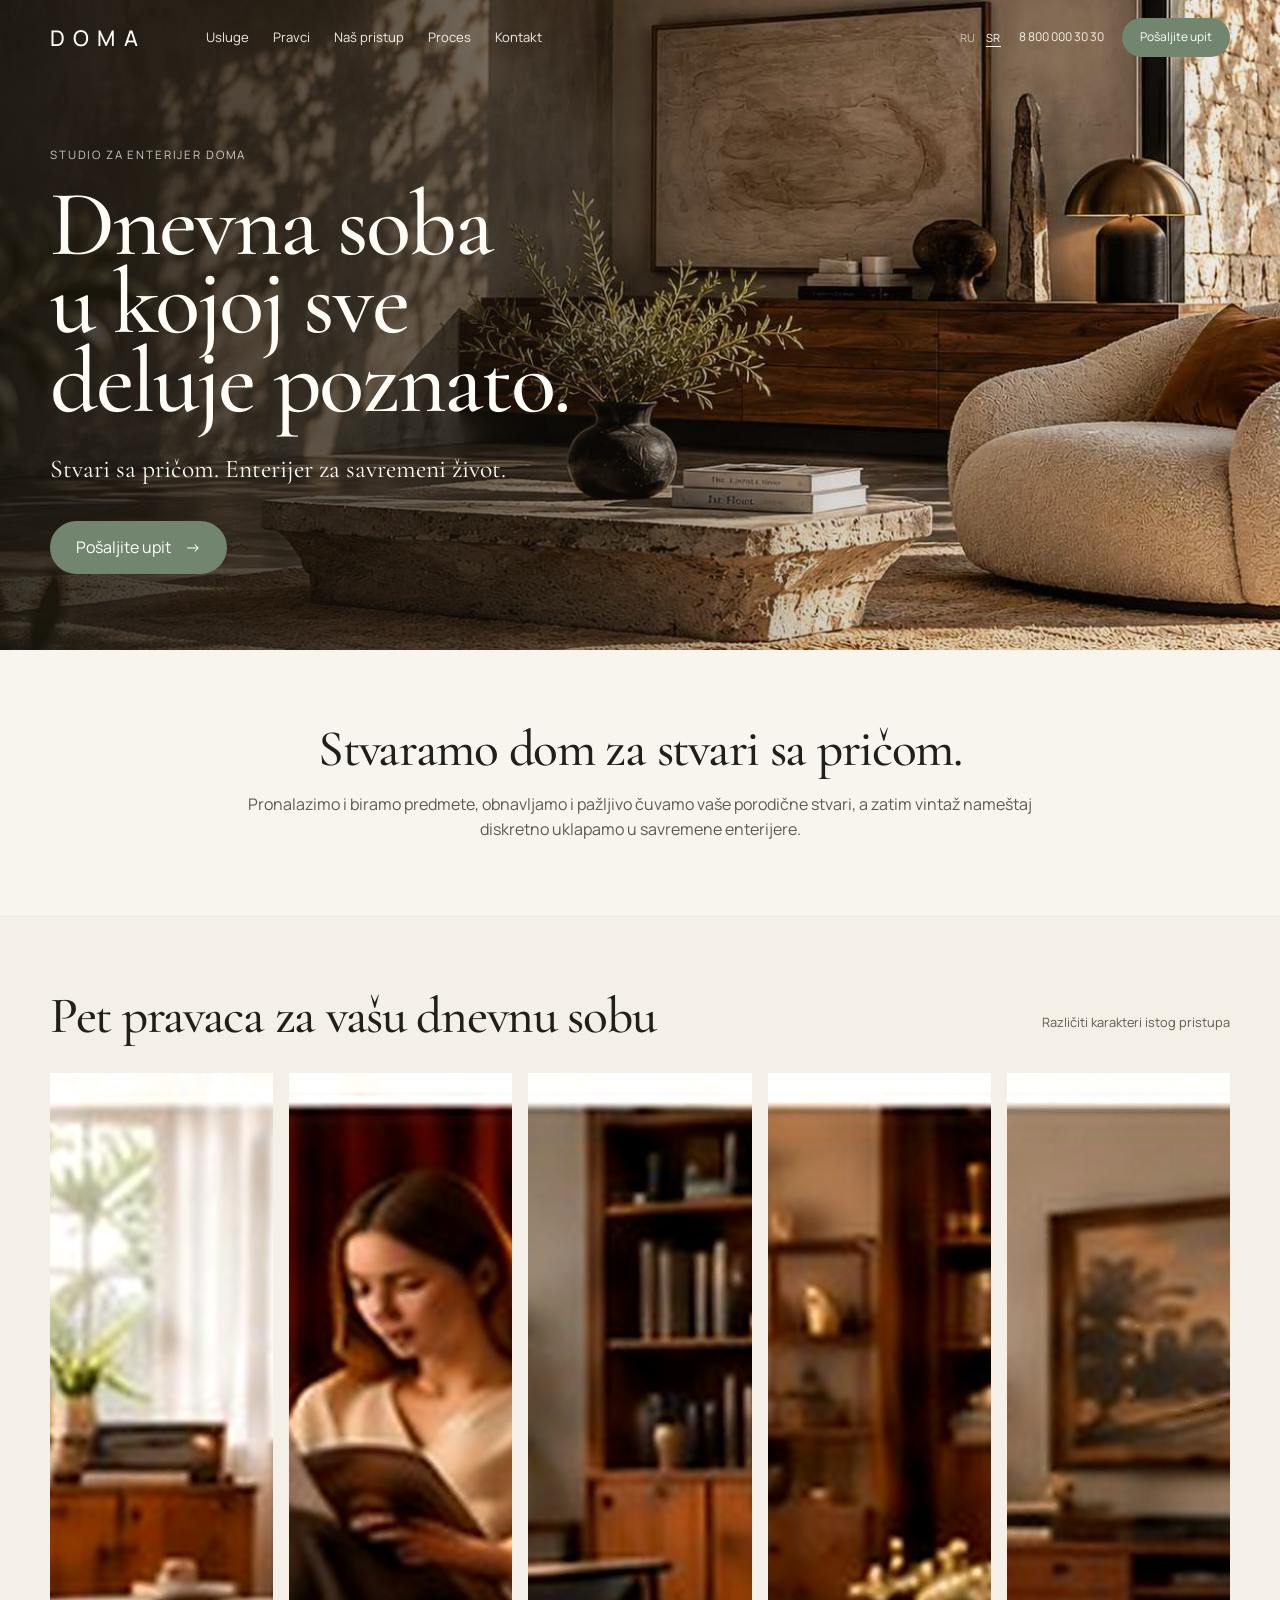
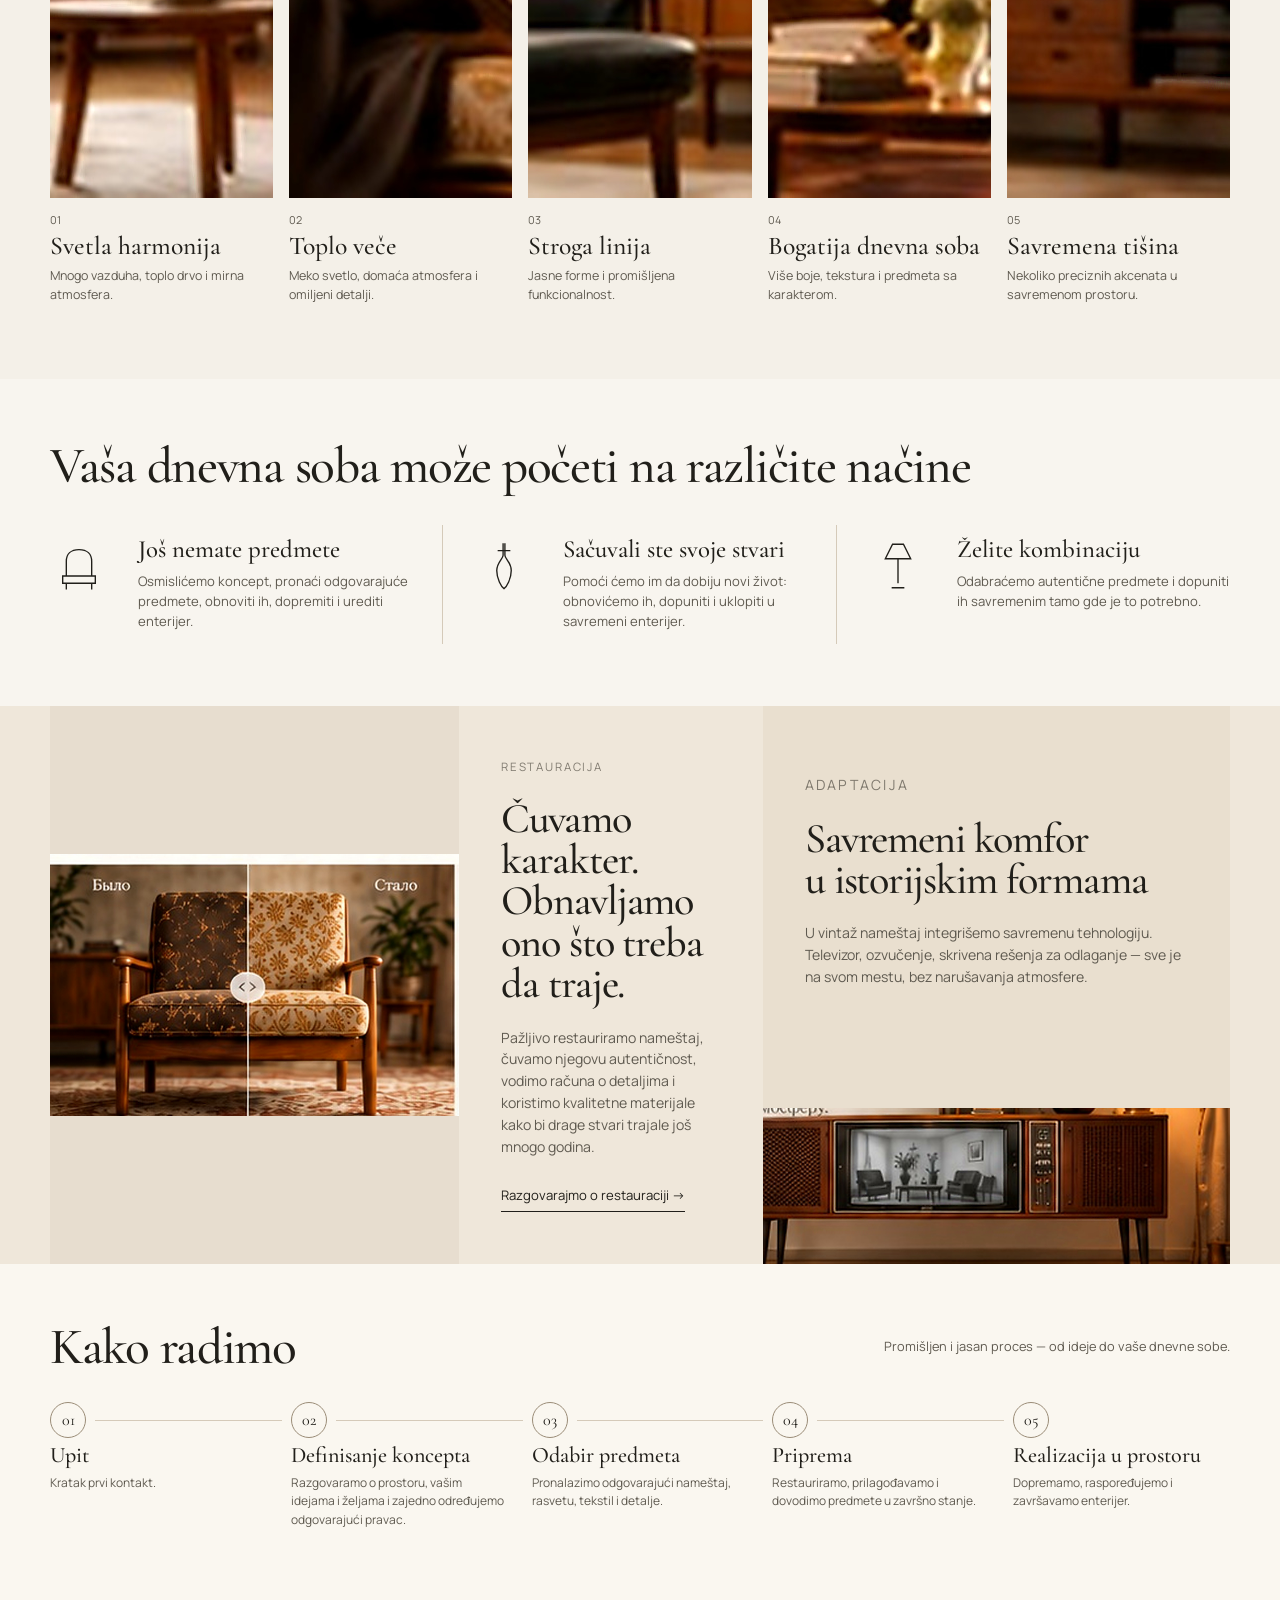
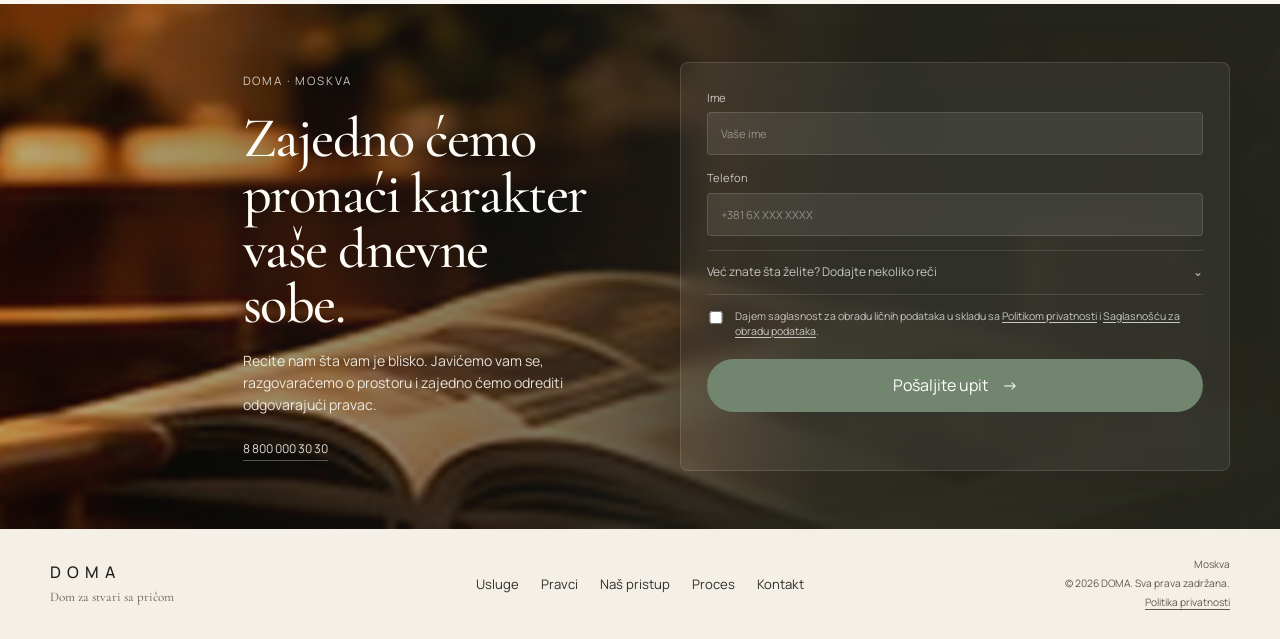
==== commit 87e7f5ed: "Replace hero with high-resolution clean interior photo" ====
--- a/sr/index.html
+++ b/sr/index.html
@@ -13,7 +13,7 @@
   <meta property="og:title" content="DOMA — stvari sa pričom, enterijer za savremeni život">
   <meta property="og:description" content="Dnevne sobe sa stvarima sa pričom i komforom savremenog života.">
   <meta property="og:url" content="https://dm-mitrii.github.io/DOMA-Landing/sr/">
-  <meta property="og:image" content="https://dm-mitrii.github.io/DOMA-Landing/assets/direction-1.jpg">
+  <meta property="og:image" content="https://dm-mitrii.github.io/DOMA-Landing/assets/hero-new.jpg">
   <meta name="twitter:card" content="summary_large_image">
   <title>DOMA — stvari sa pričom, enterijer za savremeni život</title>
   <link rel="preconnect" href="https://fonts.googleapis.com">
@@ -22,7 +22,7 @@
   <link rel="alternate" hreflang="ru" href="https://dm-mitrii.github.io/DOMA-Landing/">
   <link rel="alternate" hreflang="sr-Latn" href="https://dm-mitrii.github.io/DOMA-Landing/sr/">
   <link rel="alternate" hreflang="x-default" href="https://dm-mitrii.github.io/DOMA-Landing/">
-  <link rel="preload" as="image" href="../assets/hero.jpg" fetchpriority="high">
+  <link rel="preload" as="image" href="../assets/hero-new.jpg" fetchpriority="high">
   <link rel="icon" href="../favicon.svg" type="image/svg+xml">
   <link rel="stylesheet" href="../styles.css">
 </head>
@@ -54,7 +54,7 @@
 
   <main id="main-content">
     <section class="hero" aria-labelledby="hero-title">
-      <img class="hero-media" src="../assets/hero.jpg" width="768" height="261" alt="Topla dnevna soba sa drvenim nameštajem, foteljama i mekim svetlom" fetchpriority="high" decoding="async">
+      <img class="hero-media" src="../assets/hero-new.jpg" width="1920" height="654" alt="Topla dnevna soba sa drvenim nameštajem, foteljama i mekim svetlom" fetchpriority="high" decoding="async">
       <div class="hero-shade"></div>
       <div class="container hero-content">
         <p class="eyebrow">Studio za enterijer DOMA</p>
--- a/styles.css
+++ b/styles.css
@@ -14,7 +14,7 @@
 }
 
 * { box-sizing: border-box; }
-html { scroll-behavior: smooth; }
+html { scroll-behavior: smooth; scroll-padding-top: 88px; }
 body {
   margin: 0;
   color: var(--ink);
@@ -26,6 +26,10 @@
 }
 img { display: block; max-width: 100%; }
 a { color: inherit; }
+:focus-visible { outline: 2px solid var(--green-dark); outline-offset: 3px; }
+.site-header :focus-visible, .contact-section :focus-visible { outline-color: var(--white); }
+.skip-link { position: fixed; z-index: 100; top: 10px; left: 10px; padding: 10px 14px; border-radius: 6px; background: var(--white); color: var(--ink); text-decoration: none; transform: translateY(-160%); transition: transform .18s ease; }
+.skip-link:focus { transform: translateY(0); }
 button, input, textarea { font: inherit; }
 button { color: inherit; }
 .container { width: min(1180px, calc(100% - 48px)); margin-inline: auto; }
@@ -61,7 +65,7 @@
 .language-switch a { color: inherit; text-decoration: none; opacity: .68; }
 .language-switch a:hover { opacity: 1; }
 .language-switch a.active { opacity: 1; text-decoration: underline; text-underline-offset: 4px; }
-.header-phone { white-space: nowrap; opacity: .92; }
+.header-phone { white-space: nowrap; opacity: .92; text-decoration: none; }
 .menu-toggle { display: none; }
 
 .button {
@@ -84,7 +88,8 @@
 .hero { min-height: 650px; position: relative; display: grid; align-items: center; overflow: hidden; color: var(--white); }
 .hero-media {
   position: absolute; inset: 0;
-  background: url("assets/hero.jpg") center center / cover no-repeat;
+  width: 100%; height: 100%; max-width: none;
+  object-fit: cover; object-position: center center;
   transform: scale(1.035);
 }
 .hero-shade {
@@ -170,9 +175,10 @@
 
 .contact-section { position: relative; color: var(--white); min-height: 390px; overflow: hidden; }
 .contact-media {
-  position: absolute;
-  inset: 0;
-  background: url("assets/cta.jpg") center center / cover no-repeat, #2b2c23;
+  position: absolute; inset: 0;
+  width: 100%; height: 100%; max-width: none;
+  object-fit: cover; object-position: center center;
+  background: #2b2c23;
 }
 .contact-shade {
   position: absolute;
@@ -184,7 +190,7 @@
 .contact-copy h2 { font-size: clamp(2.5rem, 4.4vw, 4.6rem); }
 .contact-copy > p:not(.eyebrow) { margin-top: 18px; max-width: 470px; opacity: .86; font-size: .88rem; }
 .contact-notes { display: flex; flex-wrap: wrap; gap: 16px; margin-top: 24px; font-size: .75rem; opacity: .86; }
-.muted-contact { opacity: .68; }
+.contact-notes a { text-decoration: none; border-bottom: 1px solid rgba(255,255,255,.35); padding-bottom: 2px; }
 
 .lead-form { background: rgba(255,255,255,.06); border: 1px solid rgba(255,255,255,.12); padding: 26px; border-radius: 8px; backdrop-filter: blur(8px); box-shadow: var(--shadow); }
 .lead-form label { display: block; font-size: .7rem; color: rgba(255,255,255,.72); margin-bottom: 14px; }
@@ -222,6 +228,10 @@
 .legal-content ul { padding-left: 20px; }
 .legal-note { margin: 26px 0; padding: 18px 20px; background: #ebe2d3; border-left: 3px solid #8a7d68; }
 
+@media (min-width: 1600px) {
+  .container { width: min(1260px, calc(100% - 96px)); }
+  .direction-grid { gap: 20px; }
+}
 @media (max-width: 1040px) {
   .main-nav { display: none; position: absolute; top: 66px; left: 24px; right: 24px; margin: 0; padding: 20px; background: rgba(30,28,23,.96); border-radius: 8px; flex-direction: column; }
   .main-nav.open { display: flex; }
@@ -247,7 +257,7 @@
   .site-header { padding-top: 14px; }
   .header-meta .button-small { display: none; }
   .hero { min-height: 670px; align-items: end; }
-  .hero-media { background-position: 58% center; }
+  .hero-media { object-position: 58% center; }
   .hero-shade { background: linear-gradient(0deg, rgba(17,15,11,.92) 0%, rgba(17,15,11,.58) 58%, rgba(17,15,11,.16) 100%); }
   .hero-content { padding: 0 0 66px; }
   .hero h1 { font-size: clamp(3.15rem, 15vw, 5.3rem); }
@@ -269,7 +279,7 @@
   .process-list { grid-template-columns: 1fr; gap: 14px; }
   .process-list li { border-top: 1px solid var(--line); padding: 18px 0 18px 52px; }
   .process-list span { top: 18px; }
-  .contact-media { background-size: cover; background-position: 42% center; }
+  .contact-media { object-position: 42% center; }
   .contact-shade { background: linear-gradient(180deg, rgba(20,18,13,.30) 0%, rgba(39,39,31,.76) 34%, rgba(39,39,31,.97) 58%, rgba(39,39,31,1) 100%); }
   .contact-grid { grid-template-columns: 1fr; gap: 26px; padding-top: 190px; }
   .contact-copy { margin: 0; }
@@ -277,3 +287,10 @@
   .footer-row { grid-template-columns: 1fr; }
   .footer-legal { justify-self: start; align-items: flex-start; margin-top: 10px; }
 }
+
+
+@media (prefers-reduced-motion: reduce) {
+  html { scroll-behavior: auto; }
+  *, *::before, *::after { animation-duration: .01ms !important; animation-iteration-count: 1 !important; transition-duration: .01ms !important; }
+  .button:hover { transform: none; }
+}
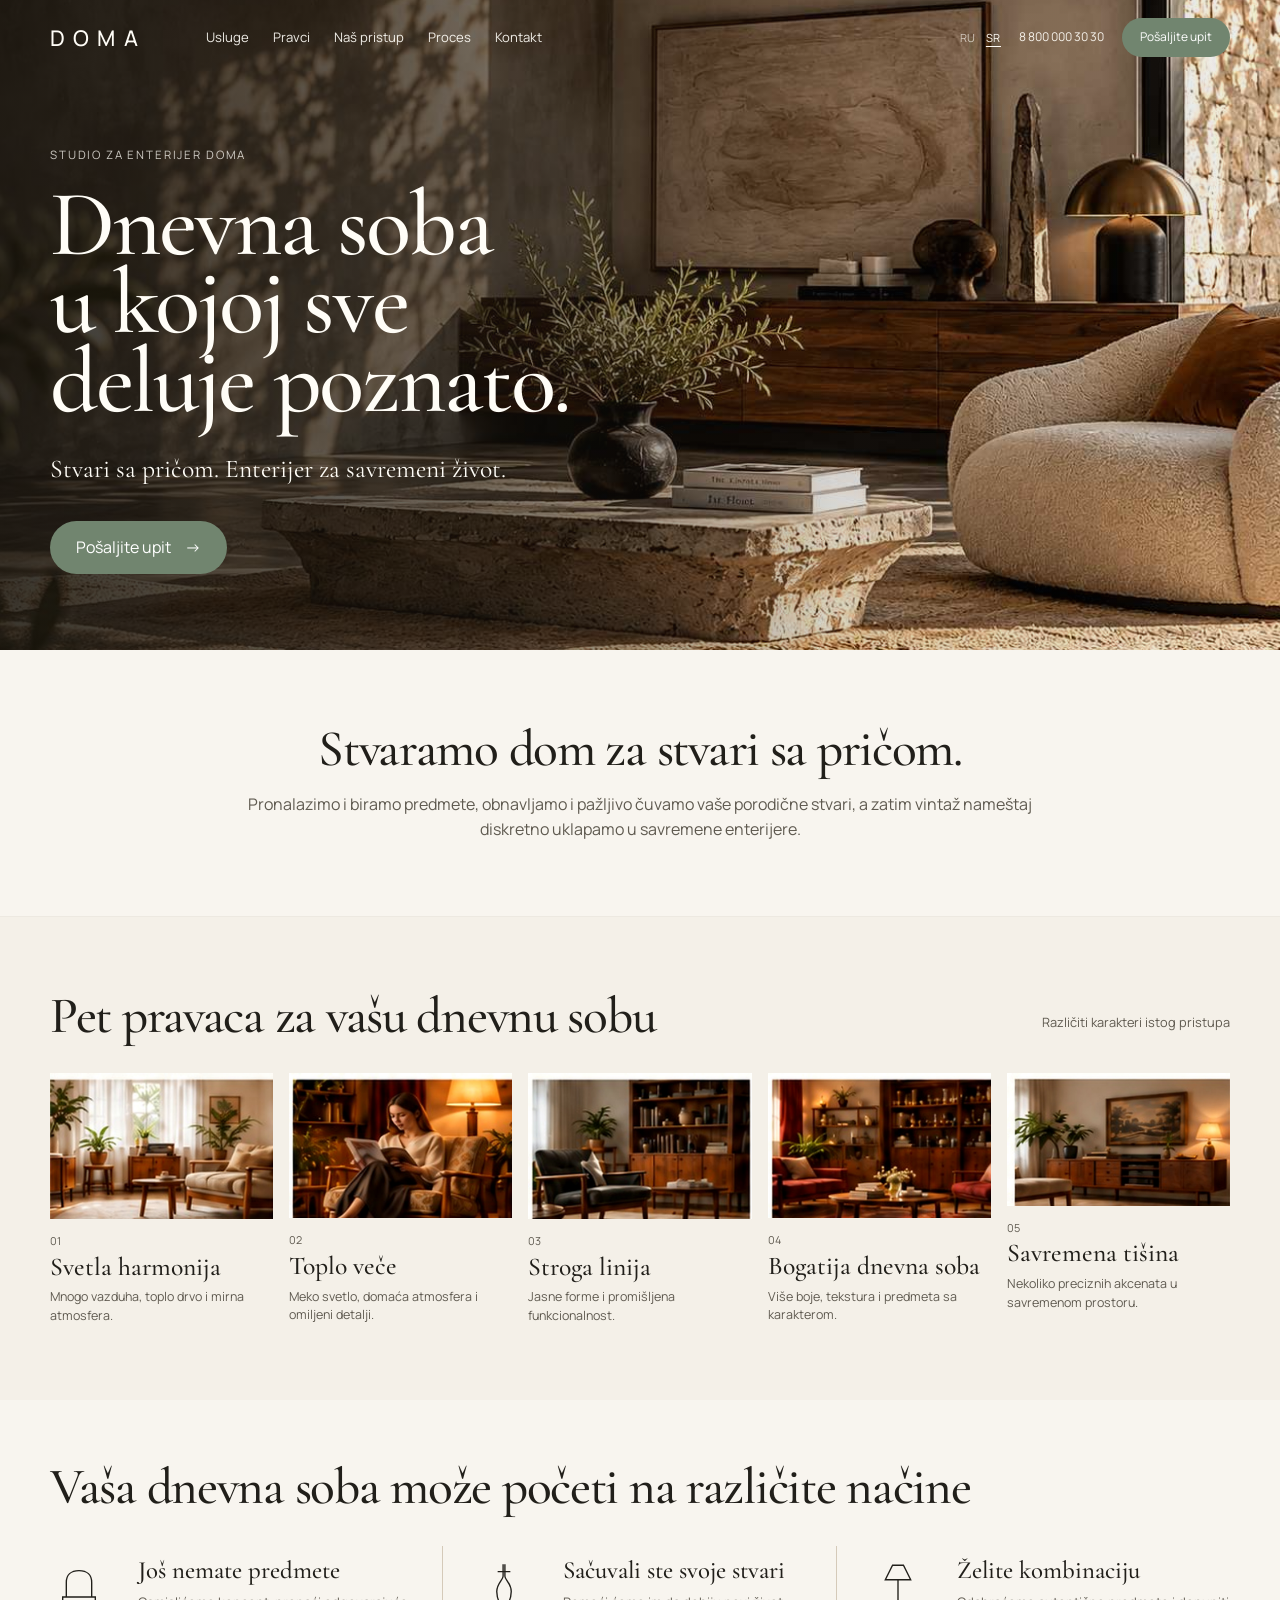
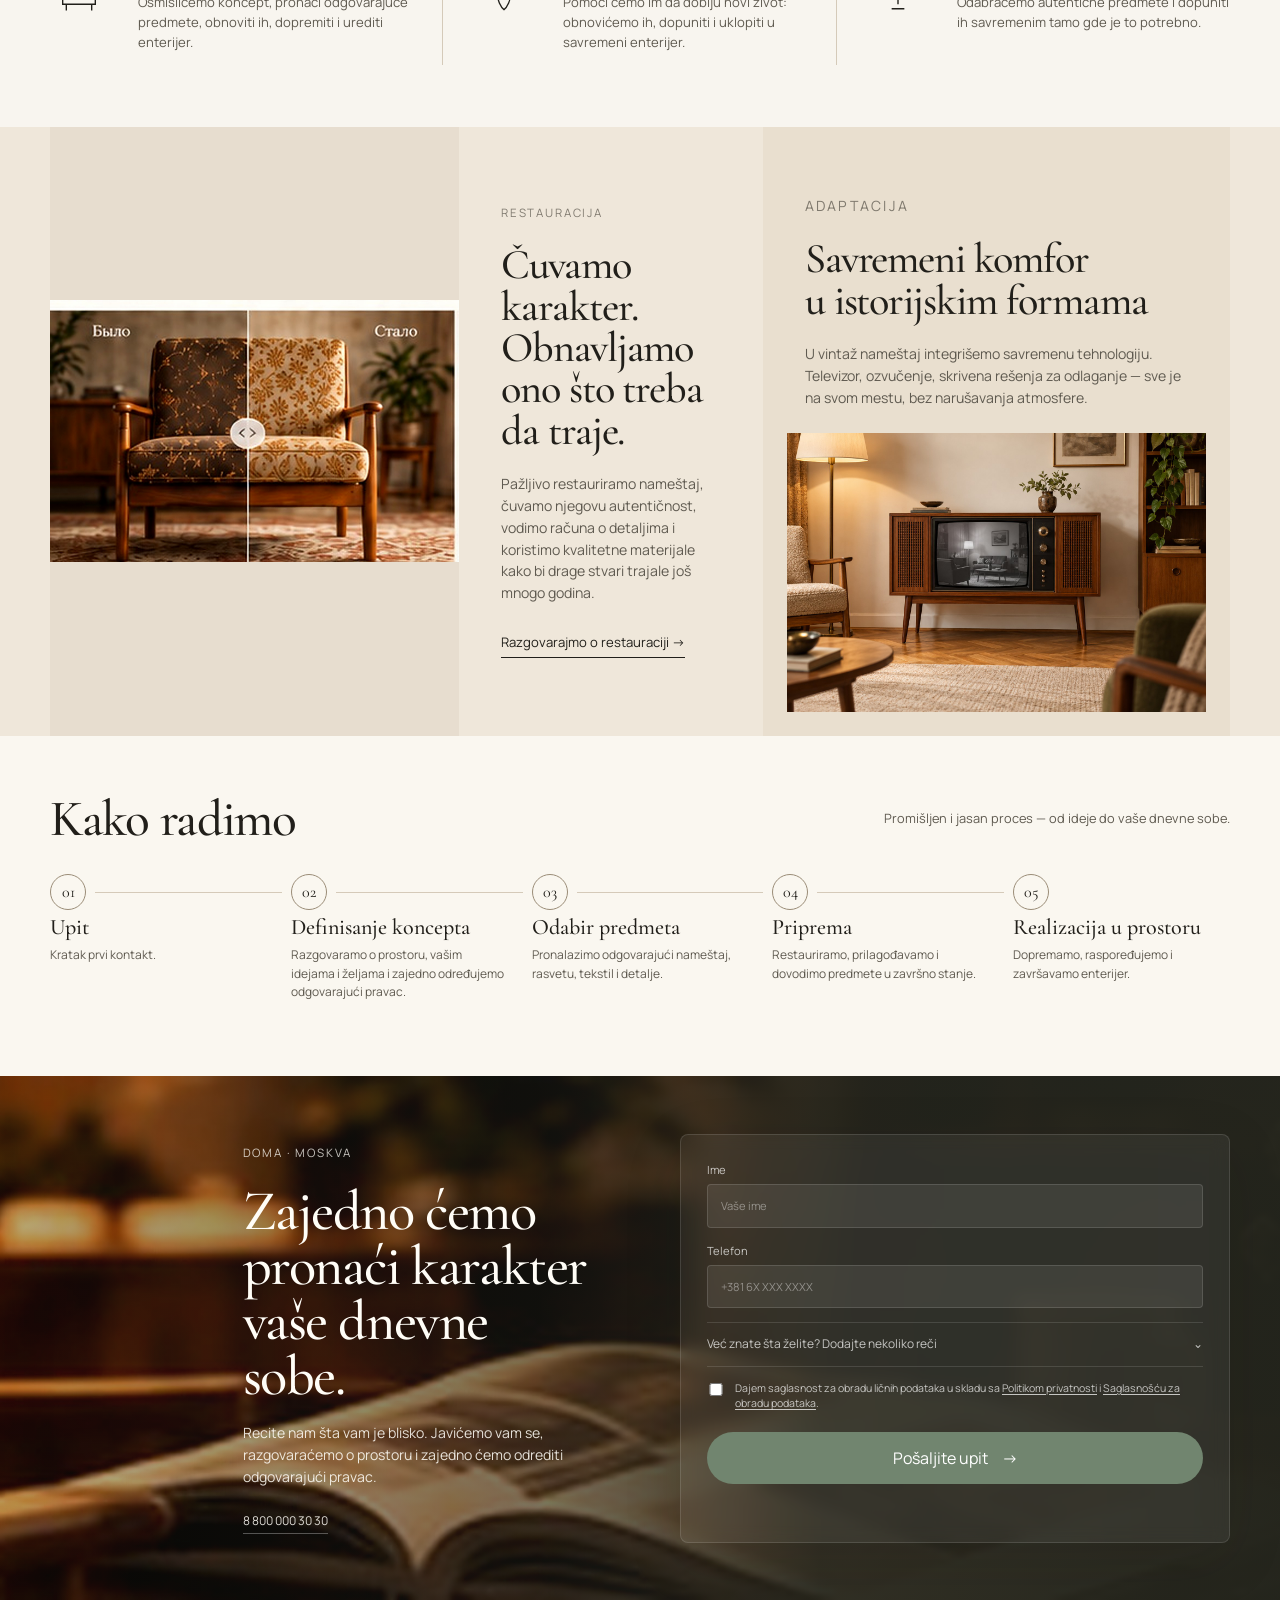
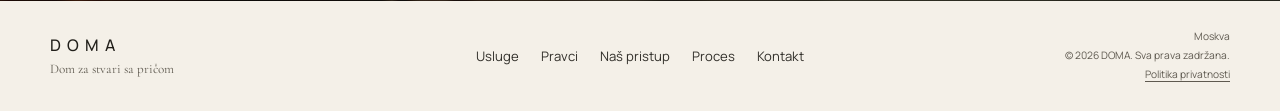
==== commit ab364830: "Replace cropped TV image with fully framed version" ====
--- a/sr/index.html
+++ b/sr/index.html
@@ -150,7 +150,7 @@
             <h2>Savremeni komfor<br>u istorijskim formama</h2>
             <p>U vintaž nameštaj integrišemo savremenu tehnologiju. Televizor, ozvučenje, skrivena rešenja za odlaganje — sve je na svom mestu, bez narušavanja atmosfere.</p>
           </div>
-          <img src="../assets/tv.jpg" width="1780" height="593" alt="Televizor u drvenom kućištu u stilu sedamdesetih, na visokim nogama" loading="lazy" decoding="async">
+          <img src="../assets/tv.jpg" width="1536" height="1024" alt="Televizor u drvenom kućištu u stilu sedamdesetih, na visokim nogama" loading="lazy" decoding="async">
         </div>
       </div>
     </section>
--- a/styles.css
+++ b/styles.css
@@ -109,12 +109,21 @@
 
 .section-heading-row { display: flex; align-items: end; justify-content: space-between; gap: 30px; margin-bottom: 32px; }
 .quiet-link { color: var(--soft-ink); font-size: .8rem; padding-bottom: 8px; }
-.direction-grid { display: grid; grid-template-columns: repeat(5, 1fr); gap: 16px; }
+.direction-grid {
+  display: grid;
+  grid-template-columns: repeat(5, minmax(0, 1fr));
+  gap: 16px;
+  align-items: start;
+}
+.direction-card { min-width: 0; }
 .direction-card img {
+  display: block;
   width: 100%;
-  aspect-ratio: 1.45 / 1;
-  object-fit: cover;
-  display: block;
+  height: auto !important;
+  max-height: none;
+  aspect-ratio: auto;
+  object-fit: contain;
+  object-position: center;
   image-rendering: auto;
 }
 .direction-number { margin-top: 14px; font-size: .68rem; color: var(--soft-ink); }
@@ -154,12 +163,13 @@
 .technology-card { background: #e9dfcf; position: relative; display: flex; flex-direction: column; overflow: hidden; }
 .technology-copy { padding: 46px 42px 24px; position: relative; z-index: 2; }
 .technology-card img {
-  margin-top: auto;
-  width: 100%;
+  display: block;
+  width: calc(100% - 48px);
   height: auto;
+  max-height: none;
+  margin: auto 24px 24px;
   object-fit: contain;
-  object-position: center;
-  display: block;
+  object-position: center center;
 }
 
 .process { background: #faf7f0; padding-top: 58px; }
@@ -244,7 +254,7 @@
   .service-item { border-right: 0; border-bottom: 1px solid var(--line); padding: 20px 0; }
   .craft-grid { grid-template-columns: 1fr 1fr; }
   .technology-card { grid-column: 1 / -1; display: grid; grid-template-columns: 1fr 1.1fr; }
-  .technology-card img { height: auto; min-height: 0; align-self: end; }
+  .technology-card img { width: calc(100% - 48px); height: auto; min-height: 0; margin: auto 24px 24px; align-self: end; object-fit: contain; object-position: center; }
   .process-list { grid-template-columns: repeat(3, 1fr); }
   .process-list li::before { display: none; }
   .contact-copy { margin-left: 0; }
@@ -267,14 +277,14 @@
   .quiet-link { display: block; margin-top: 12px; }
   .direction-grid { display: flex; overflow-x: auto; scroll-snap-type: x mandatory; gap: 14px; padding-bottom: 12px; margin-right: -15px; }
   .direction-card { min-width: 78vw; scroll-snap-align: start; }
-  .direction-card img { aspect-ratio: 1.4/1; }
+  .direction-card img { width: 100%; height: auto !important; aspect-ratio: auto; object-fit: contain; }
   .services h2 { font-size: 2.7rem; }
   .craft-grid { grid-template-columns: 1fr; }
   .restoration-visual img { min-height: 0; width: 100%; height: auto; aspect-ratio: auto; object-fit: contain; }
   .craft-copy { padding: 38px 24px 48px; }
   .technology-card { grid-column: auto; grid-template-columns: 1fr; }
   .technology-copy { padding: 38px 24px 22px; }
-  .technology-card img { min-height: 0; height: auto; width: 100%; object-fit: contain; }
+  .technology-card img { min-height: 0; height: auto; width: calc(100% - 32px); margin: 0 16px 24px; object-fit: contain; object-position: center; }
   .process-heading p { margin-top: 12px; }
   .process-list { grid-template-columns: 1fr; gap: 14px; }
   .process-list li { border-top: 1px solid var(--line); padding: 18px 0 18px 52px; }
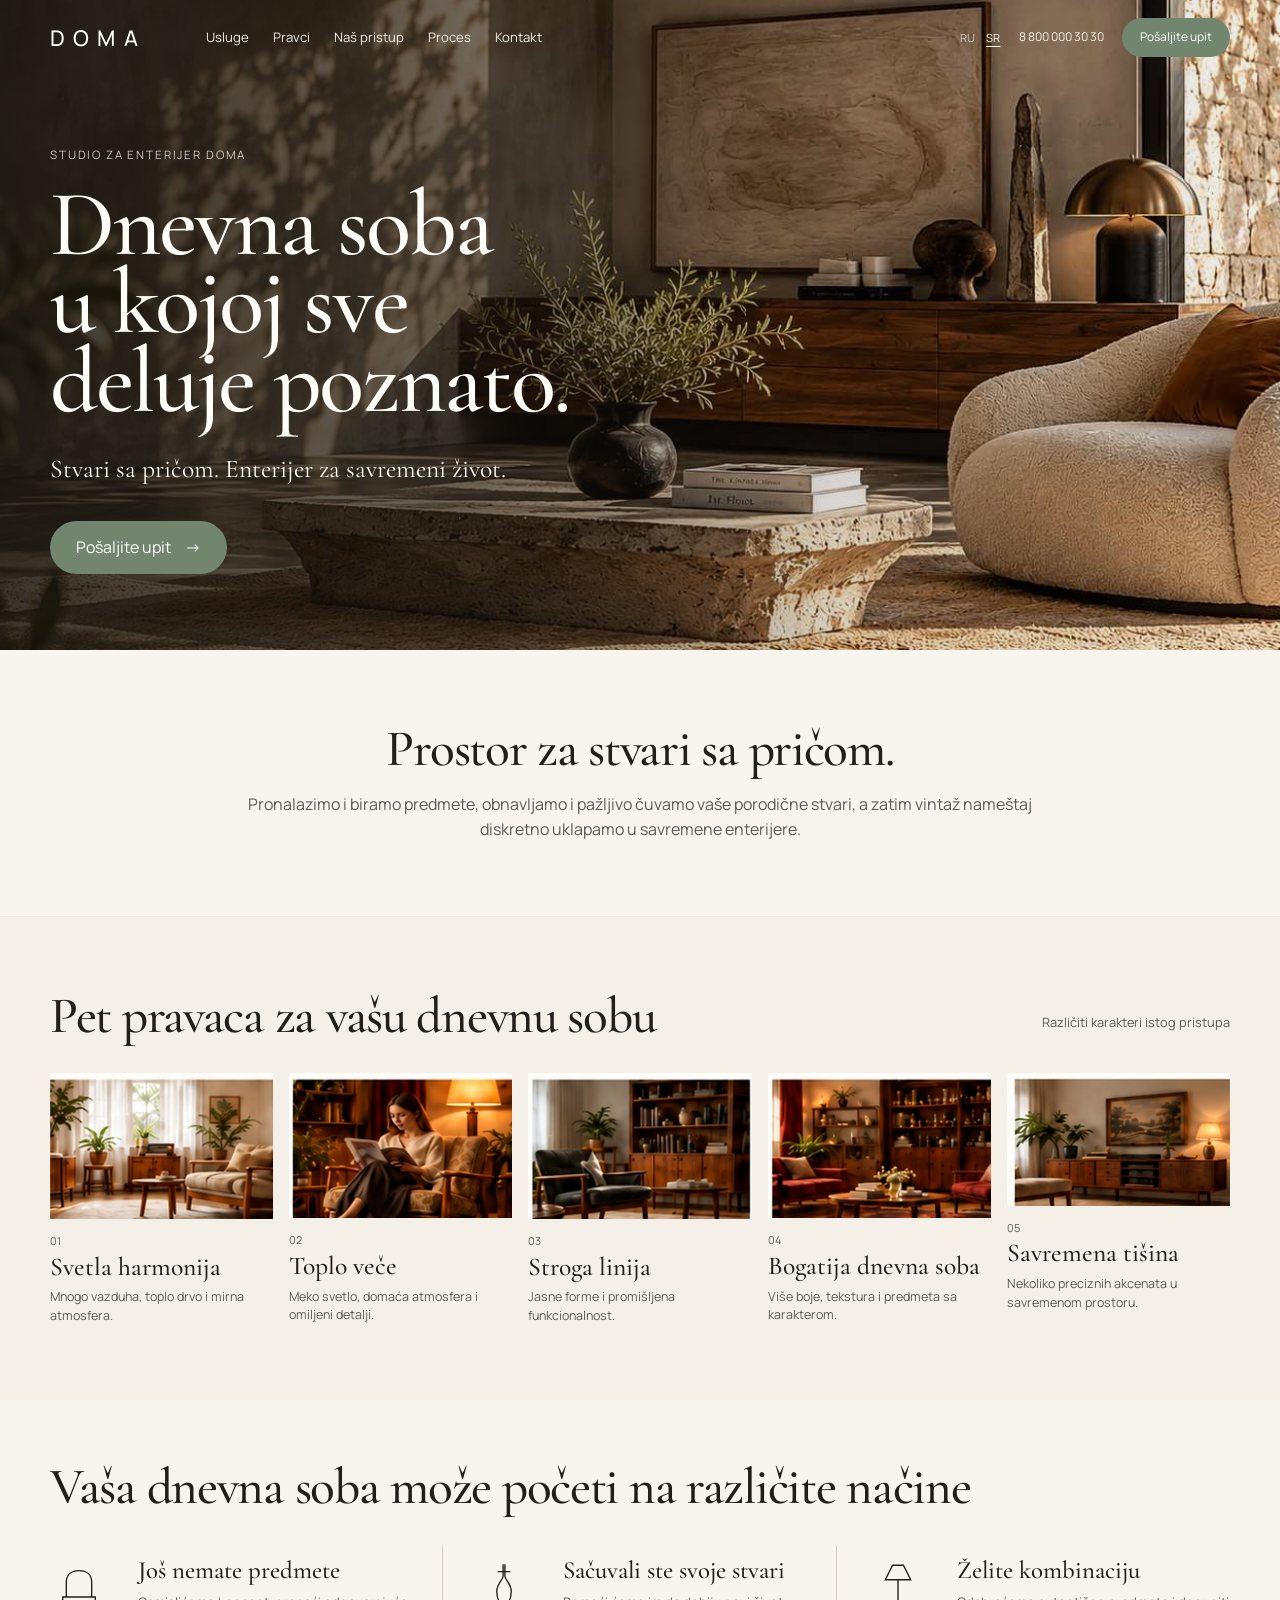
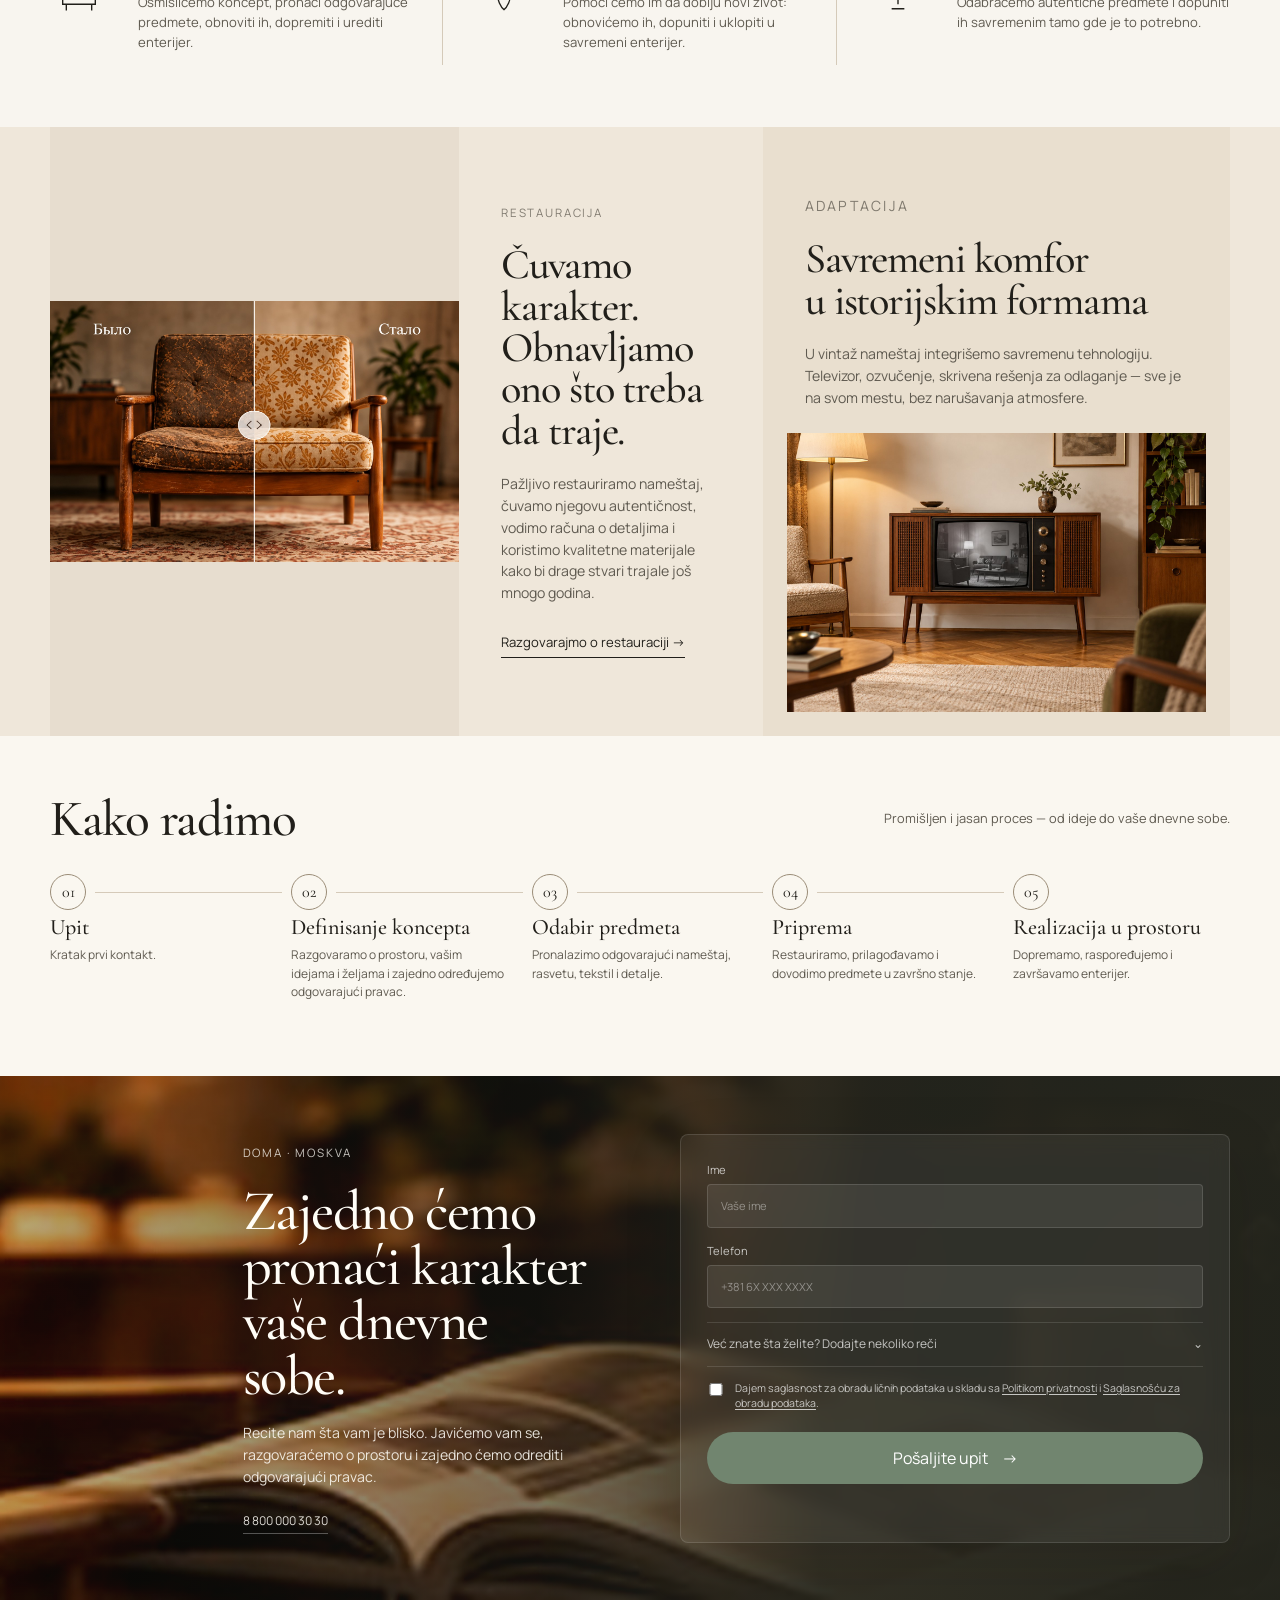
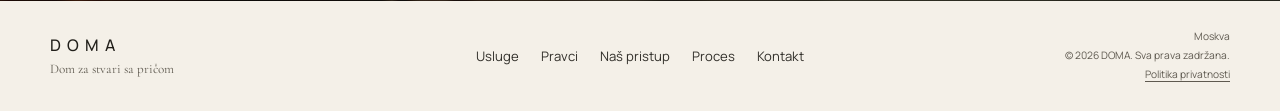
==== commit f437ea6d: "Update restoration image and approved intro heading" ====
--- a/sr/index.html
+++ b/sr/index.html
@@ -66,7 +66,7 @@
 
     <section class="intro section" id="approach">
       <div class="container intro-inner">
-        <h2>Stvaramo dom za stvari sa pričom.</h2>
+        <h2>Prostor za stvari sa pričom.</h2>
         <p>Pronalazimo i biramo predmete, obnavljamo i pažljivo čuvamo vaše porodične stvari, a zatim vintaž nameštaj diskretno uklapamo u savremene enterijere.</p>
       </div>
     </section>
@@ -136,7 +136,7 @@
     <section class="craft-section">
       <div class="container craft-grid">
         <div class="restoration-visual">
-          <img src="../assets/restoration.jpg" width="1492" height="956" alt="Fotelja pre i posle restauracije" loading="lazy" decoding="async">
+          <img src="../assets/restoration.jpg" width="1568" height="1003" alt="Fotelja pre i posle restauracije" loading="lazy" decoding="async">
         </div>
         <div class="craft-copy">
           <p class="eyebrow dark">Restauracija</p>
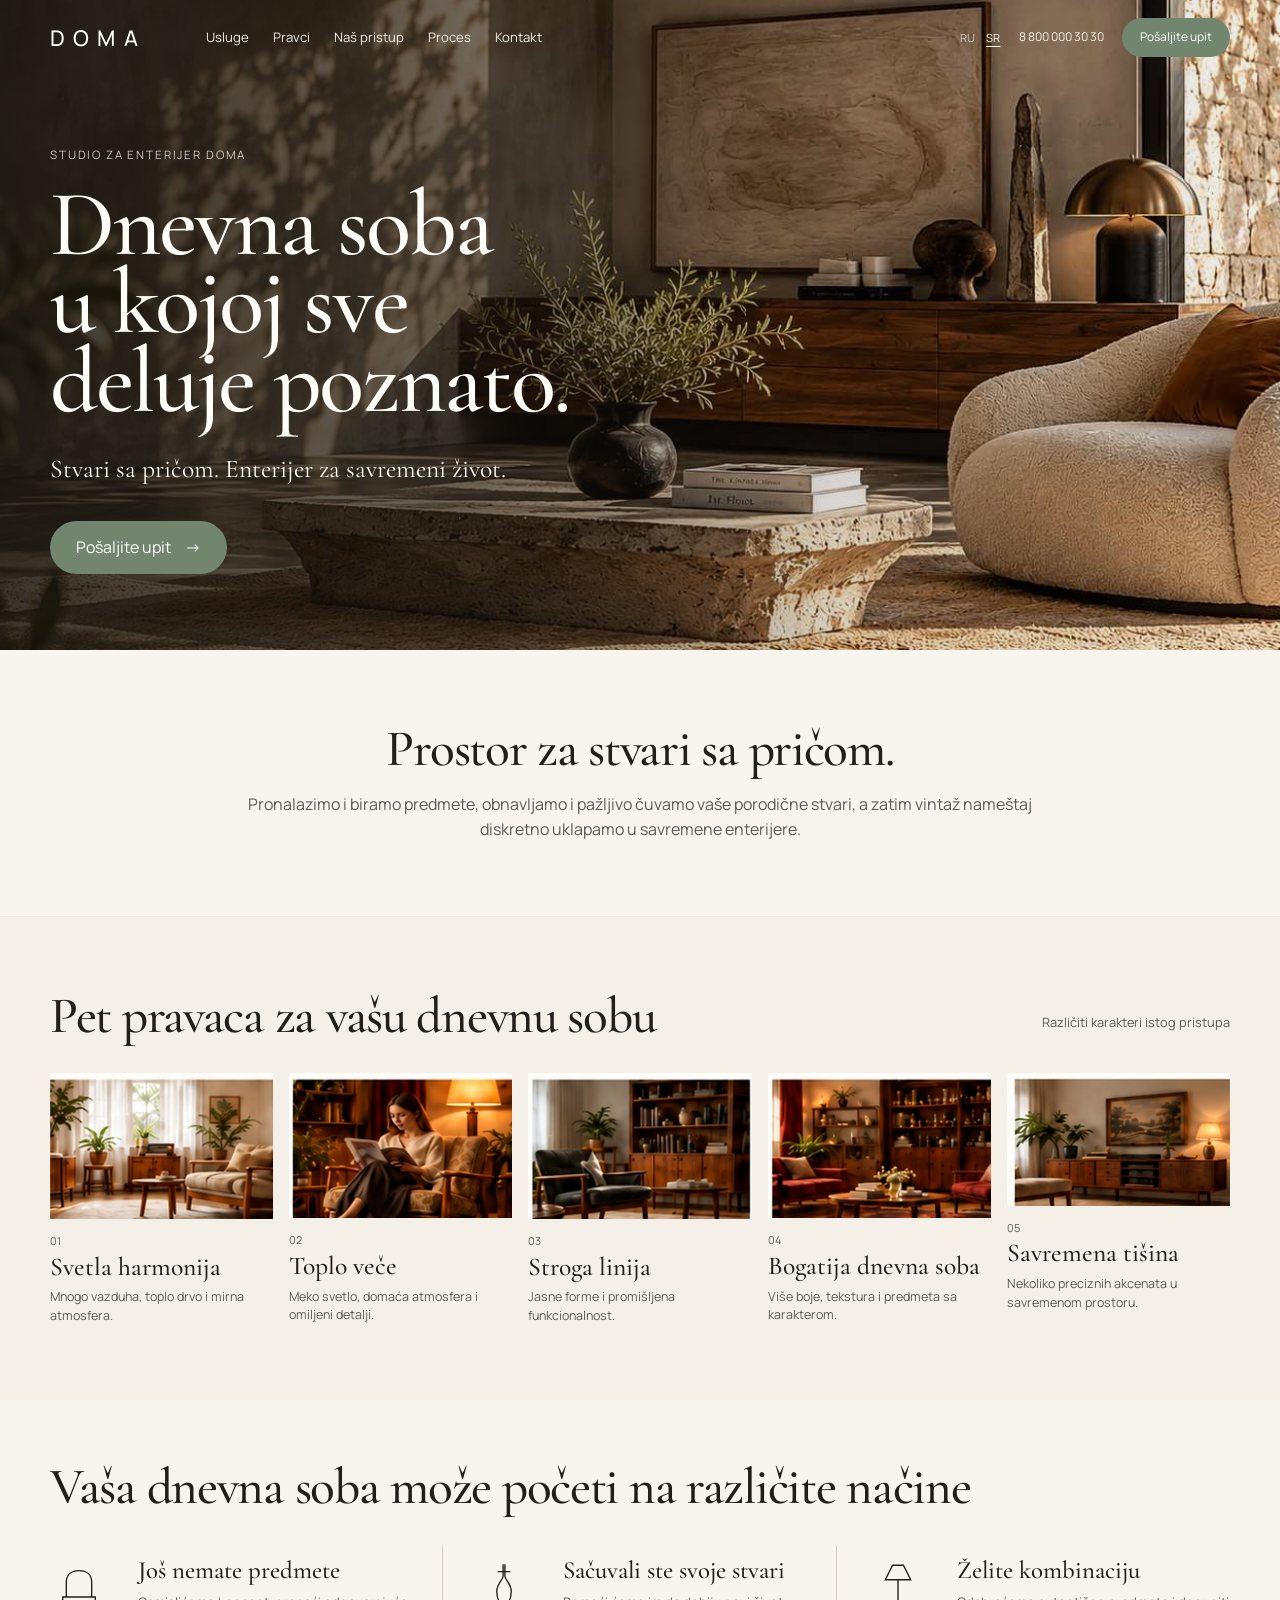
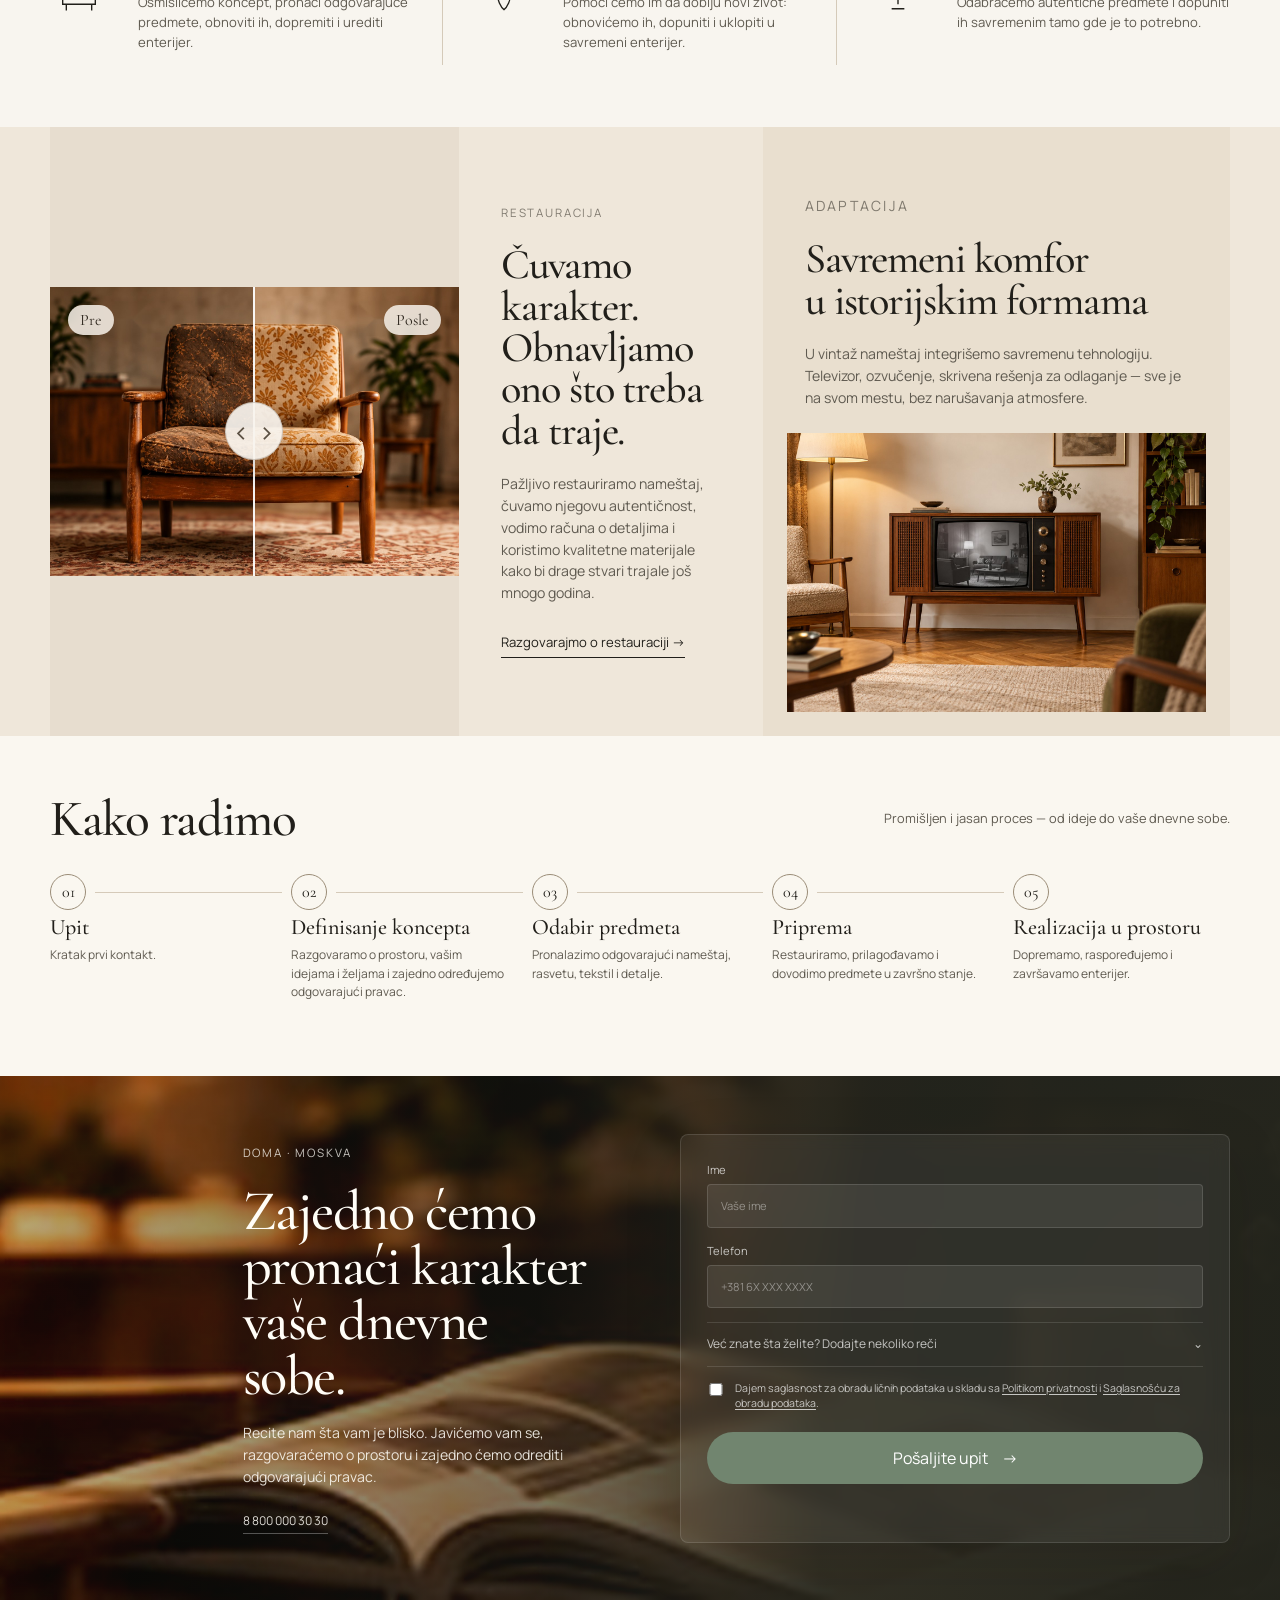
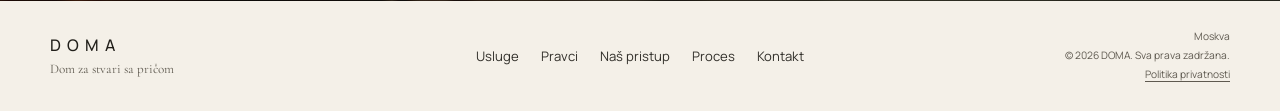
==== commit 234475ba: "Add interactive restoration before-after slider" ====
--- a/sr/index.html
+++ b/sr/index.html
@@ -136,7 +136,18 @@
     <section class="craft-section">
       <div class="container craft-grid">
         <div class="restoration-visual">
-          <img src="../assets/restoration.jpg" width="1568" height="1003" alt="Fotelja pre i posle restauracije" loading="lazy" decoding="async">
+          <div class="restoration-compare" data-compare style="--position: 50%;">
+            <img class="restoration-image restoration-after" src="../assets/restoration-after.jpg" width="1420" height="1003" alt="Fotelja posle restauracije" loading="lazy" decoding="async">
+            <div class="restoration-before-wrap">
+              <img class="restoration-image restoration-before" src="../assets/restoration-before.jpg" width="1420" height="1003" alt="Fotelja pre restauracije" loading="lazy" decoding="async">
+            </div>
+            <span class="restoration-label restoration-label-before">Pre</span>
+            <span class="restoration-label restoration-label-after">Posle</span>
+            <div class="restoration-divider" aria-hidden="true">
+              <span class="restoration-handle"><span>‹</span><span>›</span></span>
+            </div>
+            <input class="restoration-range" type="range" min="0" max="100" value="50" aria-label="Uporedi fotelju pre i posle restauracije">
+          </div>
         </div>
         <div class="craft-copy">
           <p class="eyebrow dark">Restauracija</p>
--- a/styles.css
+++ b/styles.css
@@ -149,12 +149,96 @@
   background: #e7ddcf;
   overflow: hidden;
 }
-.restoration-visual img {
+.restoration-compare {
+  --position: 50%;
+  position: relative;
   width: 100%;
-  height: auto;
-  max-height: 100%;
-  object-fit: contain;
+  aspect-ratio: 1420 / 1003;
+  overflow: hidden;
+  cursor: ew-resize;
+  user-select: none;
+  touch-action: pan-y;
+  background: #d9c9b4;
+}
+.restoration-image {
+  position: absolute;
+  inset: 0;
   display: block;
+  width: 100%;
+  height: 100%;
+  max-width: none;
+  object-fit: cover;
+  pointer-events: none;
+}
+.restoration-before-wrap {
+  position: absolute;
+  inset: 0;
+  overflow: hidden;
+  clip-path: inset(0 calc(100% - var(--position)) 0 0);
+}
+.restoration-label {
+  position: absolute;
+  z-index: 3;
+  top: 18px;
+  padding: 7px 12px;
+  border-radius: 999px;
+  background: rgba(247, 242, 233, .86);
+  color: #312a21;
+  font-family: var(--serif);
+  font-size: 1rem;
+  line-height: 1;
+  pointer-events: none;
+  backdrop-filter: blur(5px);
+}
+.restoration-label-before { left: 18px; }
+.restoration-label-after { right: 18px; }
+.restoration-divider {
+  position: absolute;
+  z-index: 4;
+  top: 0;
+  bottom: 0;
+  left: var(--position);
+  width: 2px;
+  background: rgba(255,255,255,.94);
+  transform: translateX(-1px);
+  pointer-events: none;
+}
+.restoration-handle {
+  position: absolute;
+  top: 50%;
+  left: 50%;
+  width: 58px;
+  height: 58px;
+  border-radius: 50%;
+  border: 1px solid rgba(70,58,43,.22);
+  background: rgba(248,244,237,.93);
+  color: #5b5043;
+  box-shadow: 0 10px 28px rgba(38,30,21,.18);
+  display: flex;
+  align-items: center;
+  justify-content: center;
+  gap: 8px;
+  font-family: var(--sans);
+  font-size: 1.7rem;
+  line-height: 1;
+  transform: translate(-50%, -50%);
+}
+.restoration-range {
+  position: absolute;
+  z-index: 5;
+  inset: 0;
+  width: 100%;
+  height: 100%;
+  margin: 0;
+  opacity: 0;
+  cursor: ew-resize;
+}
+.restoration-compare:focus-within {
+  outline: 2px solid var(--green-dark);
+  outline-offset: 3px;
+}
+.restoration-compare:focus-within .restoration-handle {
+  box-shadow: 0 0 0 3px rgba(255,255,255,.85), 0 10px 28px rgba(38,30,21,.2);
 }
 .craft-copy { padding: 52px 42px; display: flex; flex-direction: column; justify-content: center; }
 .craft-copy h2, .technology-card h2 { font-size: clamp(2.1rem, 3.3vw, 3.35rem); }
@@ -280,7 +364,11 @@
   .direction-card img { width: 100%; height: auto !important; aspect-ratio: auto; object-fit: contain; }
   .services h2 { font-size: 2.7rem; }
   .craft-grid { grid-template-columns: 1fr; }
-  .restoration-visual img { min-height: 0; width: 100%; height: auto; aspect-ratio: auto; object-fit: contain; }
+  .restoration-compare { width: 100%; }
+  .restoration-label { top: 12px; padding: 6px 10px; font-size: .88rem; }
+  .restoration-label-before { left: 12px; }
+  .restoration-label-after { right: 12px; }
+  .restoration-handle { width: 50px; height: 50px; font-size: 1.45rem; }
   .craft-copy { padding: 38px 24px 48px; }
   .technology-card { grid-column: auto; grid-template-columns: 1fr; }
   .technology-copy { padding: 38px 24px 22px; }
